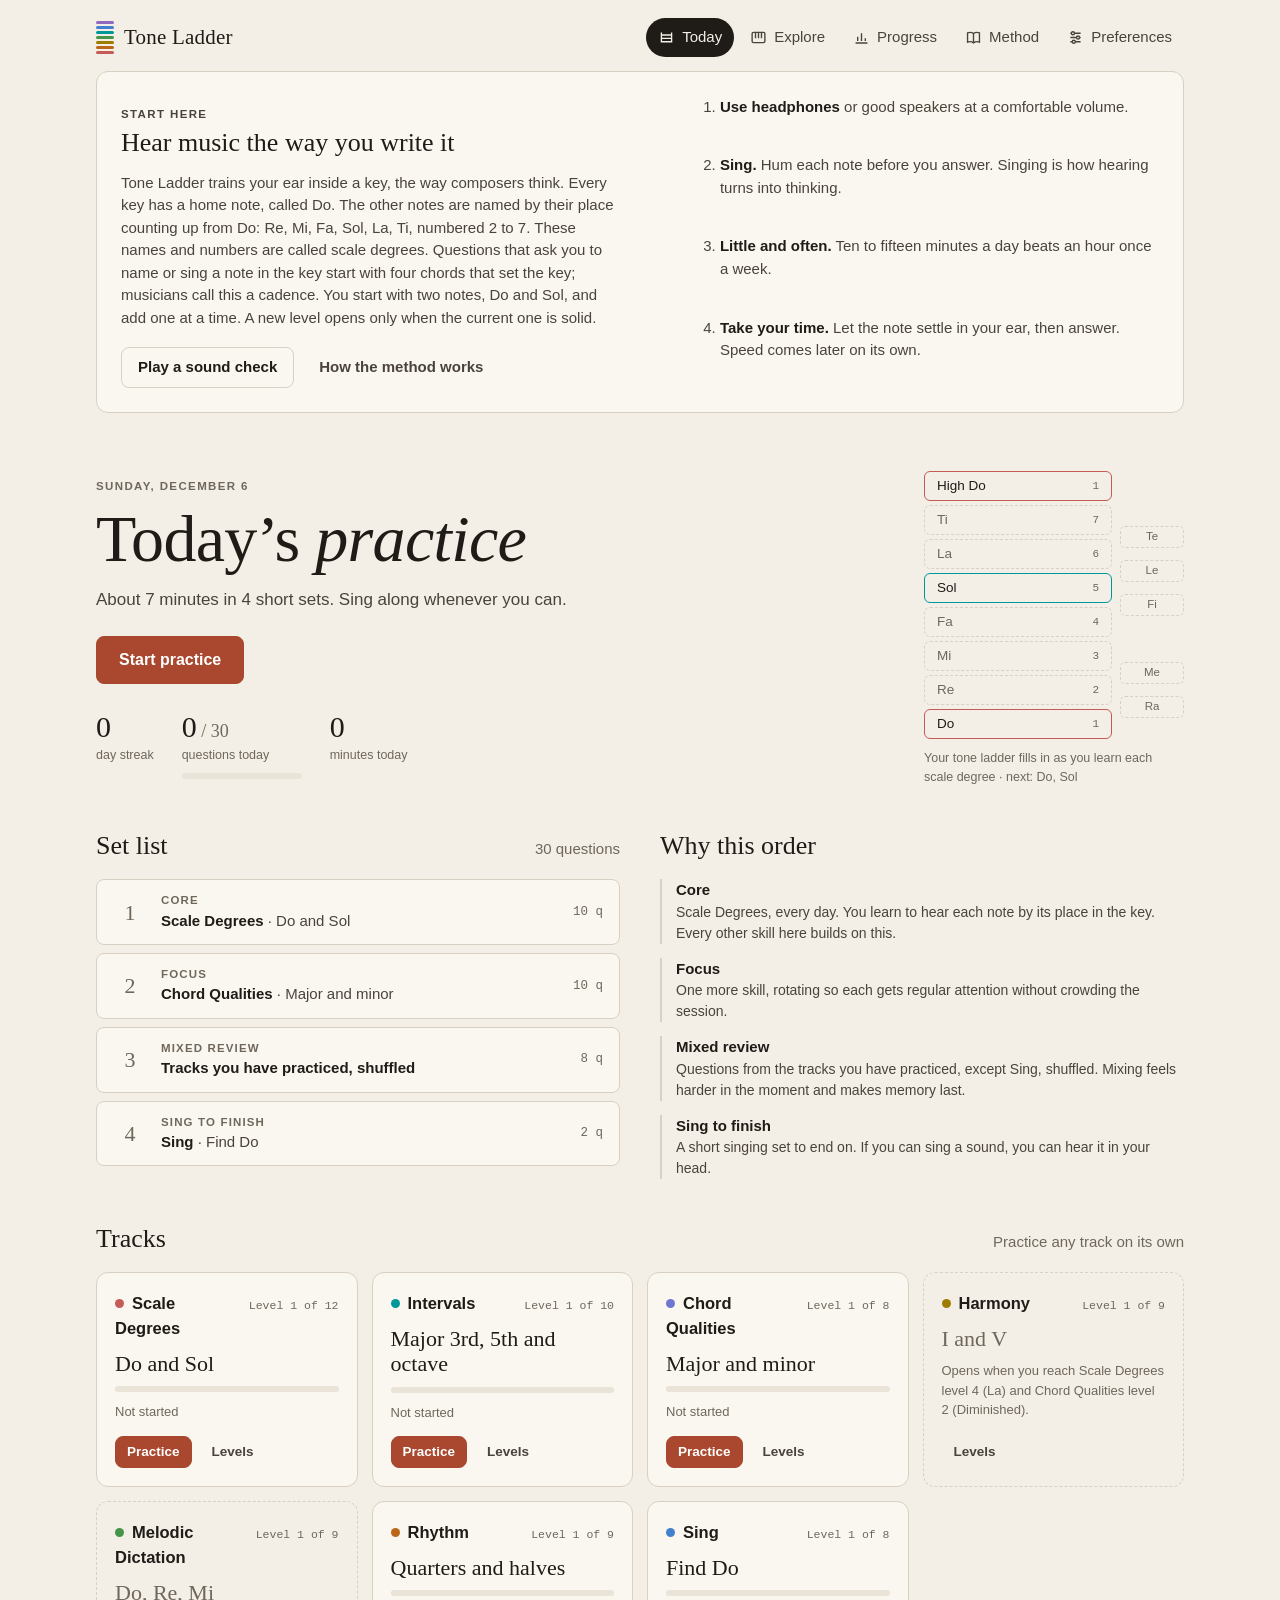
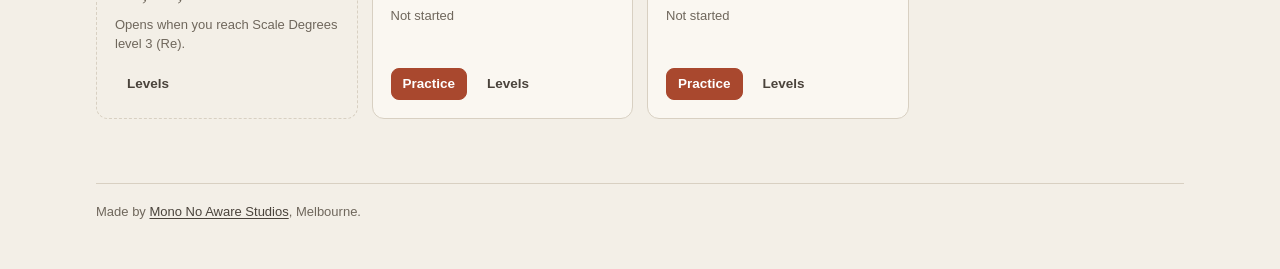
==== static/tone-ladder/index.html @ e3daa399 "Add Tone Ladder, an ear-training app, at /tone-ladder/ A separate static page in static/tone-ladder/" ====
<!DOCTYPE html>
<html lang="en-AU">
<head>
<meta charset="utf-8">
<!-- Like the studio page, this makes no third-party requests. Unlike it, it runs scripts (its own
     files only) and sets inline style attributes, which the app uses for its note colors.
     GitHub Pages cannot set headers, so the policy is a meta tag. -->
<meta http-equiv="Content-Security-Policy" content="default-src 'none'; script-src 'self'; style-src 'self' 'unsafe-inline'; font-src 'self'; img-src 'self'; base-uri 'none'; form-action 'none'">
<meta name="viewport" content="width=device-width, initial-scale=1, viewport-fit=cover">
<title>Tone Ladder · Mono No Aware Studios</title>
<meta name="description" content="Tone Ladder, an ear-training course for composers: scale degrees, intervals, chords, harmony, melodic dictation, rhythm and singing.">
<!-- Unlisted: not linked from the studio page and kept out of search results. -->
<meta name="robots" content="noindex">
<meta name="theme-color" content="#F3EFE7" media="(prefers-color-scheme: light)">
<meta name="theme-color" content="#151310" media="(prefers-color-scheme: dark)">
<link rel="icon" href="/favicon.svg" type="image/svg+xml">
<link rel="apple-touch-icon" href="/apple-touch-icon.png">
<link rel="preload" href="/fonts/instrument-sans-normal-latin.woff2" as="font" type="font/woff2" crossorigin>
<link rel="preload" href="/fonts/cormorant-garamond-normal-latin.woff2" as="font" type="font/woff2" crossorigin>
<link rel="stylesheet" href="app.css">
<link rel="stylesheet" href="studio.css">
</head>
<body>
<div class="app" id="app">
  <header class="top">
    <button class="brand" data-act="go" data-view="today" aria-label="Tone Ladder, today">
      <span class="brand-mark" aria-hidden="true"><i style="--h:305"></i><i style="--h:255"></i><i style="--h:195"></i><i style="--h:145"></i><i style="--h:92"></i><i style="--h:58"></i><i style="--h:25"></i></span>
      <span class="brand-name">Tone Ladder</span>
    </button>
    <nav class="nav" id="nav" aria-label="Main">
      <button data-act="go" data-view="today"><svg viewBox="0 0 20 20" fill="none" stroke="currentColor" stroke-width="1.6" aria-hidden="true"><path d="M4 16V4M16 16V4M4 7h12M4 11h12M4 15h12"/></svg><span>Today</span></button>
      <button data-act="go" data-view="explore"><svg viewBox="0 0 20 20" fill="none" stroke="currentColor" stroke-width="1.6" aria-hidden="true"><rect x="2.5" y="4" width="15" height="12" rx="1.5"/><path d="M6.5 4v7M10 4v7M13.5 4v7"/></svg><span>Explore</span></button>
      <button data-act="go" data-view="progress"><svg viewBox="0 0 20 20" fill="none" stroke="currentColor" stroke-width="1.6" aria-hidden="true"><path d="M3 16.5h14M5.5 14V9M10 14V5M14.5 14v-3"/></svg><span>Progress</span></button>
      <button data-act="go" data-view="method"><svg viewBox="0 0 20 20" fill="none" stroke="currentColor" stroke-width="1.6" aria-hidden="true"><path d="M3 4.5c2.5-1 4.8-.8 7 .8 2.2-1.6 4.5-1.8 7-.8v11c-2.5-1-4.8-.8-7 .8-2.2-1.6-4.5-1.8-7-.8z"/><path d="M10 5.3v11"/></svg><span>Method</span></button>
      <button data-act="go" data-view="prefs"><svg viewBox="0 0 20 20" fill="none" stroke="currentColor" stroke-width="1.6" aria-hidden="true"><path d="M4 5h12M4 10h12M4 15h12"/><circle cx="7" cy="5" r="1.8" fill="var(--bg)"/><circle cx="13" cy="10" r="1.8" fill="var(--bg)"/><circle cx="8" cy="15" r="1.8" fill="var(--bg)"/></svg><span>Preferences</span></button>
    </nav>
  </header>
  <main id="view" tabindex="-1"></main>
  <!-- site-only -->
  <footer class="studio-foot">Made by <a href="/">Mono No Aware Studios</a>, Melbourne.</footer>
  <!-- /site-only -->
</div>
<div id="toast" role="status" aria-live="polite" hidden></div>

<script src="js/theory.js"></script>
<script src="js/audio.js"></script>
<script src="js/curriculum.js"></script>
<script src="js/store.js"></script>
<script src="js/app.js"></script>
</body>
</html>
---- static/tone-ladder/app.css ----
/* Tone Ladder — app styles. Shared by the noaware.io page and the claude.ai version. */
/* Layout: a quiet practice room. One working column of controls beside a vertical tone ladder;
   the scale-degree colors are the only loud element, everything else is ink on cool paper with a brass accent. */
:root {
  --bg: #F2F3F6;
  --surface: #FFFFFF;
  --surface-2: #E9EBF0;
  --ink: #161922;
  --ink-2: #454B5C;
  --muted: #6B7183;
  --line: #D6D9E2;
  --accent: #8F5E0E;
  --accent-ink: #FFFFFF;
  --accent-soft: #F2E6D0;
  --good: #20714A;
  --good-soft: #DCEFE3;
  --bad: #B0332C;
  --bad-soft: #F7DFDB;
  --rung-l: 0.952;
  --rung-c: 0.032;
  --mark-l: 0.6;
  --mark-c: 0.135;
  --deg-text-l: 0.44;
  --lit-l: 0.52;
  --lit-ink: #fff;
  --shadow: 0 1px 2px rgb(18 22 32 / 0.06), 0 6px 22px rgb(18 22 32 / 0.06);
  --f-display: 'Bodoni Moda', 'Bodoni 72', Didot, 'Times New Roman', serif;
  --f-body: 'Schibsted Grotesk', ui-sans-serif, system-ui, -apple-system, 'Segoe UI', Roboto, sans-serif;
  --f-mono: 'JetBrains Mono', ui-monospace, 'SF Mono', Menlo, Consolas, monospace;
  --w-display: 600;
  --w-display-italic: 600;
  --r: 12px;
  --r-sm: 8px;
  --nav-h: 0px;
}
@media (prefers-color-scheme: dark) {
  :root:not([data-theme="light"]) {
    --bg: #0E1016; --surface: #161922; --surface-2: #1F2330; --ink: #E7E9F0; --ink-2: #B5BACA; --muted: #8B91A3; --line: #2B3040;
    --accent: #E3AF58; --accent-ink: #1B1306; --accent-soft: #3A2D16;
    --good: #5FC992; --good-soft: #15301F; --bad: #F27A6F; --bad-soft: #3A1D1A;
    --rung-l: 0.27; --rung-c: 0.045; --mark-l: 0.74; --mark-c: 0.125; --deg-text-l: 0.82;
    --lit-l: 0.74; --lit-ink: var(--bg);
    --shadow: 0 1px 2px rgb(0 0 0 / 0.3), 0 8px 26px rgb(0 0 0 / 0.25);
    color-scheme: dark;
  }
}
:root[data-theme="dark"] {
  --bg: #0E1016; --surface: #161922; --surface-2: #1F2330; --ink: #E7E9F0; --ink-2: #B5BACA; --muted: #8B91A3; --line: #2B3040;
  --accent: #E3AF58; --accent-ink: #1B1306; --accent-soft: #3A2D16;
  --good: #5FC992; --good-soft: #15301F; --bad: #F27A6F; --bad-soft: #3A1D1A;
  --rung-l: 0.27; --rung-c: 0.045; --mark-l: 0.74; --mark-c: 0.125; --deg-text-l: 0.82;
  --lit-l: 0.74; --lit-ink: var(--bg);
  --shadow: 0 1px 2px rgb(0 0 0 / 0.3), 0 8px 26px rgb(0 0 0 / 0.25);
  color-scheme: dark;
}

* { box-sizing: border-box; }
html, body { background: var(--bg); color: var(--ink); }
body { font-family: var(--f-body); font-size: 15px; line-height: 1.5; -webkit-font-smoothing: antialiased; }
button, input, select, textarea { font: inherit; color: inherit; }
h1, h2, h3 { text-wrap: balance; margin: 0; }
p { margin: 0; }
a { color: var(--accent); }
:focus-visible { outline: 2px solid var(--accent); outline-offset: 2px; }
.num, .tab { font-variant-numeric: tabular-nums; }
.serif { font-family: var(--f-display); font-weight: var(--w-display); }
kbd { font-family: var(--f-mono); font-size: 10.5px; padding: 1px 5px; border: 1px solid var(--line); border-bottom-width: 2px; border-radius: 4px; color: var(--muted); background: var(--surface); line-height: 1.3; }
@media (hover: none) { kbd, .kbd-only { display: none !important; } }
.eyebrow { font-size: 11.5px; letter-spacing: 0.12em; text-transform: uppercase; color: var(--muted); font-weight: 600; }
.muted { color: var(--muted); }
.sr { position: absolute; width: 1px; height: 1px; overflow: hidden; clip: rect(0 0 0 0); white-space: nowrap; }

/* degree colors */
.deg, [data-deg] {
  --c: oklch(var(--mark-l) var(--mark-c) var(--h, 25));
  --tint: oklch(var(--rung-l) var(--rung-c) var(--h, 25));
  --dtext: oklch(var(--deg-text-l) 0.13 var(--h, 25));
}

/* ---------- shell ---------- */
.app { max-width: 1120px; margin: 0 auto; padding-left: max(16px, env(safe-area-inset-left, 0px)); padding-right: max(16px, env(safe-area-inset-right, 0px)); padding-block: 0 48px; }
.top { display: flex; align-items: center; gap: 16px; padding-block: 18px 14px; }
.brand { display: inline-flex; align-items: center; gap: 10px; border: 0; background: none; padding: 0; cursor: pointer; }
.brand-mark { display: grid; gap: 2px; width: 18px; }
.brand-mark i { display: block; height: 3px; border-radius: 2px; background: oklch(var(--mark-l) var(--mark-c) var(--h)); }
.brand-name { font-family: var(--f-display); font-size: 21px; font-weight: var(--w-display); letter-spacing: 0.01em; }
.nav { margin-left: auto; display: flex; gap: 4px; }
.nav button { border: 0; background: none; padding: 8px 12px; border-radius: 999px; color: var(--ink-2); cursor: pointer; font-weight: 500; display: inline-flex; align-items: center; gap: 7px; }
.nav button:hover { background: var(--surface-2); }
.nav button[aria-current="page"] { background: var(--ink); color: var(--bg); }
.nav svg { width: 17px; height: 17px; flex: none; }
.store-pill { font-size: 11.5px; color: var(--muted); display: none; }
@media (max-width: 760px) {
  :root { --nav-h: 64px; }
  .nav { position: fixed; left: 0; right: 0; bottom: 0; z-index: 20; margin: 0; justify-content: space-around; gap: 0;
    background: var(--surface); border-top: 1px solid var(--line);
    padding: 6px max(8px, env(safe-area-inset-right, 0px)) calc(6px + env(safe-area-inset-bottom, 0px)) max(8px, env(safe-area-inset-left, 0px)); }
  .nav button { flex-direction: column; gap: 2px; font-size: 11px; padding: 6px 8px; border-radius: 10px; min-width: 56px; }
  .nav button[aria-current="page"] { background: var(--surface-2); color: var(--ink); }
  .app { padding-bottom: calc(var(--nav-h) + 28px + env(safe-area-inset-bottom, 0px)); }
}
.in-session .nav, .in-session .top { display: none; }
main { outline: none; }

/* ---------- buttons ---------- */
.btn { display: inline-flex; align-items: center; justify-content: center; gap: 8px; min-height: 40px; padding: 8px 16px; border-radius: var(--r-sm); border: 1px solid var(--line); background: var(--surface); color: var(--ink); font-weight: 600; cursor: pointer; text-decoration: none; transition: background .12s, border-color .12s, transform .06s; }
.btn:hover { border-color: var(--muted); }
.btn:active { transform: translateY(1px); }
.btn.primary { background: var(--accent); border-color: var(--accent); color: var(--accent-ink); }
.btn.primary:hover { filter: brightness(1.06); }
.btn.primary kbd { background: transparent; color: inherit; border-color: color-mix(in oklab, var(--accent-ink) 40%, transparent); }
.btn.ghost { background: transparent; border-color: transparent; color: var(--ink-2); }
.btn.ghost:hover { background: var(--surface-2); }
.btn.lg { min-height: 48px; padding: 10px 22px; font-size: 16px; }
.btn.sm { min-height: 32px; padding: 4px 11px; font-size: 13.5px; }
.btn[disabled] { opacity: .45; cursor: not-allowed; }
.btn.danger { color: var(--bad); border-color: color-mix(in oklab, var(--bad) 45%, var(--line)); }
.icon-btn { width: 40px; height: 40px; display: inline-grid; place-items: center; border-radius: 999px; border: 1px solid var(--line); background: var(--surface); cursor: pointer; }
.icon-btn svg { width: 18px; height: 18px; }
.row { display: flex; flex-wrap: wrap; gap: 8px; align-items: center; }

/* ---------- cards & meters ---------- */
.card { background: var(--surface); border: 1px solid var(--line); border-radius: var(--r); padding: 20px; }
.meter { height: 6px; border-radius: 999px; background: var(--surface-2); overflow: hidden; }
.meter > span { display: block; height: 100%; border-radius: inherit; background: var(--c, var(--accent)); transition: width .4s ease; }
.section-title { display: flex; align-items: baseline; justify-content: space-between; gap: 12px; margin-bottom: 14px; }
.section-title h2 { font-family: var(--f-display); font-size: 26px; font-weight: var(--w-display); }

/* ---------- today ---------- */
.today { display: grid; gap: 40px; }
.hero { display: grid; grid-template-columns: minmax(0, 1fr) 260px; gap: 40px; align-items: center; padding-top: 18px; }
.hero h1 { font-family: var(--f-display); font-size: clamp(38px, 6vw, 60px); line-height: 1.02; font-weight: var(--w-display); letter-spacing: -0.01em; margin-top: 10px; }
.hero h1 em { font-style: italic; font-weight: 500; }
.lede { font-size: 17px; color: var(--ink-2); max-width: 56ch; margin-top: 14px; }
.hero-actions { margin-top: 24px; display: flex; flex-wrap: wrap; gap: 10px; }
.daystats { display: flex; flex-wrap: wrap; gap: 28px; margin-top: 28px; }
.daystat .v { font-family: var(--f-display); font-size: 30px; font-weight: var(--w-display); line-height: 1; }
.daystat .l { font-size: 12.5px; color: var(--muted); margin-top: 4px; }
.goal-meter { width: 120px; margin-top: 8px; }
@media (max-width: 760px) { .hero { grid-template-columns: 1fr; gap: 28px; } }

/* the tone ladder figure */
.ladder-fig { margin: 0; display: grid; gap: 10px; }
.ladder-fig figcaption { font-size: 12.5px; color: var(--muted); }
.lad { position: relative; display: grid; grid-template-columns: 1fr 64px; gap: 0 8px; }
.lad-rungs { display: flex; flex-direction: column; }
.lad-rung { --h: 25; display: flex; align-items: center; justify-content: space-between; height: 30px; padding: 0 12px; border-radius: 6px; border: 1px dashed var(--line); color: var(--muted); font-size: 13.5px; }
.lad-rung.learned { border: 0; background: var(--tint); color: var(--ink); box-shadow: inset 4px 0 0 var(--c); font-weight: 600; }
.lad-rung.next { border: 1.5px solid var(--c); color: var(--ink); }
.lad-rung .n { font-family: var(--f-mono); font-size: 11px; color: var(--muted); }
.lad-side { position: relative; }
.lad-chip { position: absolute; left: 0; right: 0; height: 22px; border-radius: 5px; font-size: 11.5px; display: grid; place-items: center; border: 1px dashed var(--line); color: var(--muted); transform: translateY(-50%); }
.lad-chip.learned { border: 0; background: var(--tint); color: var(--ink); box-shadow: inset 3px 0 0 var(--c); font-weight: 600; }

.welcome { display: grid; grid-template-columns: minmax(0, 1.2fr) minmax(0, 1fr); gap: 28px; background: var(--surface); border: 1px solid var(--line); border-radius: var(--r); padding: 24px; }
.welcome h2 { font-family: var(--f-display); font-size: 26px; font-weight: var(--w-display); }
.welcome p { color: var(--ink-2); margin-top: 10px; max-width: 60ch; }
.welcome ol { margin: 0; padding-left: 20px; display: grid; gap: 10px; color: var(--ink-2); }
.welcome ol strong { color: var(--ink); }
@media (max-width: 760px) { .welcome { grid-template-columns: 1fr; } }

.setlist { list-style: none; margin: 0; padding: 0; display: grid; gap: 8px; counter-reset: set; }
.setlist li { counter-increment: set; display: grid; grid-template-columns: 34px minmax(0, 1fr) auto; align-items: center; gap: 14px; padding: 12px 16px; background: var(--surface); border: 1px solid var(--line); border-radius: var(--r-sm); }
.setlist li::before { content: counter(set); font-family: var(--f-display); font-size: 22px; font-weight: var(--w-display); color: var(--muted); text-align: center; }
.setlist .what { min-width: 0; }
.setlist .role { font-size: 11.5px; letter-spacing: .1em; text-transform: uppercase; color: var(--muted); font-weight: 600; }
.setlist .tname { font-weight: 600; }
.setlist .lv { color: var(--ink-2); }
.setlist .cnt { font-family: var(--f-mono); font-size: 12.5px; color: var(--muted); white-space: nowrap; }
.plan-grid { display: grid; grid-template-columns: minmax(0, 1fr) minmax(0, 1fr); gap: 40px; align-items: start; }
@media (max-width: 860px) { .plan-grid { grid-template-columns: 1fr; } }
.why-list { display: grid; gap: 14px; }
.why-list div { padding-left: 14px; border-left: 2px solid var(--line); }
.why-list strong { display: block; }
.why-list p { color: var(--ink-2); font-size: 14px; }

.track-grid { display: grid; grid-template-columns: repeat(auto-fill, minmax(250px, 1fr)); gap: 14px; }
.tcard { --c: oklch(var(--mark-l) var(--mark-c) var(--h)); display: flex; flex-direction: column; gap: 10px; background: var(--surface); border: 1px solid var(--line); border-radius: var(--r); padding: 18px; min-width: 0; }
.tcard header { display: flex; align-items: baseline; justify-content: space-between; gap: 8px; }
.tcard h3 { font-size: 16.5px; font-weight: 700; }
.tcard .lvl { font-family: var(--f-mono); font-size: 11.5px; color: var(--muted); white-space: nowrap; }
.tcard .lvname { font-family: var(--f-display); font-size: 22px; font-weight: var(--w-display); line-height: 1.15; }
.tcard .meta { font-size: 13px; color: var(--muted); }
.tcard .actions { display: flex; gap: 8px; margin-top: auto; padding-top: 4px; }
.tcard.locked { background: transparent; border-style: dashed; }
.tcard.locked .lvname { color: var(--muted); }
.tcard .dot { display: inline-block; width: 9px; height: 9px; border-radius: 50%; background: var(--c); margin-right: 8px; vertical-align: 1px; }
.done-badge { font-size: 12px; font-weight: 600; color: var(--good); }

/* ---------- session ---------- */
.session { display: grid; gap: 18px; padding-top: max(14px, env(safe-area-inset-top, 0px)); min-height: 80vh; }
.s-head { display: grid; grid-template-columns: auto minmax(0, 1fr) minmax(120px, 220px); align-items: center; gap: 16px; padding-bottom: 14px; border-bottom: 1px solid var(--line); }
.s-title { min-width: 0; display: flex; flex-wrap: wrap; align-items: baseline; gap: 4px 10px; }
.s-title strong { font-size: 16px; }
.s-title .s-role { font-size: 11px; letter-spacing: .12em; text-transform: uppercase; color: var(--muted); font-weight: 700; }
.s-title .s-level { color: var(--ink-2); font-size: 14px; }
.s-progress { display: grid; gap: 5px; justify-items: end; }
.s-progress .meter { width: 100%; }
.s-progress .count { font-family: var(--f-mono); font-size: 12px; color: var(--muted); }
.blocks-dots { display: flex; gap: 4px; }
.blocks-dots i { width: 18px; height: 4px; border-radius: 2px; background: var(--surface-2); }
.blocks-dots i.done { background: var(--ink-2); }
.blocks-dots i.on { background: var(--accent); }
@media (max-width: 560px) { .s-head { grid-template-columns: auto minmax(0, 1fr); } .s-progress { grid-column: 1 / -1; justify-items: stretch; } }

.stage { display: grid; gap: 18px; }
.q-top { display: flex; flex-wrap: wrap; align-items: baseline; justify-content: space-between; gap: 6px 16px; }
.q-prompt { font-family: var(--f-display); font-size: clamp(22px, 3.4vw, 30px); font-weight: var(--w-display); line-height: 1.15; }
.q-key { font-size: 13px; color: var(--muted); }
.q-key b { color: var(--ink-2); font-weight: 600; }
.q-key .new { color: var(--accent); font-weight: 600; }
.q-replays { display: flex; flex-wrap: wrap; gap: 8px; align-items: center; }
.listen-state { font-size: 13px; color: var(--muted); display: inline-flex; align-items: center; gap: 8px; margin-left: 4px; }
.listen-state .pulse { width: 8px; height: 8px; border-radius: 50%; background: var(--accent); animation: pulse 1s ease-in-out infinite; }
.listen-state.idle .pulse { animation: none; background: var(--line); }
@keyframes pulse { 50% { opacity: .25; transform: scale(.7); } }
.q-body { display: grid; grid-template-columns: minmax(0, 440px) minmax(0, 1fr); gap: 28px; align-items: start; }
.q-body.wide { grid-template-columns: minmax(0, 1fr); }
@media (max-width: 820px) {
  .q-body { grid-template-columns: 1fr; gap: 18px; }
  .q-body > #fb { order: -1; }
  .q-body > #fb:has(> .fb:not(.good):not(.bad)) { order: 1; }
  .q-body > #fb > .fb:not(.good):not(.bad) { min-height: 0; padding: 12px 14px; gap: 4px; }
  .q-body > #fb > .fb:not(.good):not(.bad) .eyebrow, .q-body > #fb > .fb:not(.good):not(.bad) .tbl-wrap { display: none; }
}

/* answer ladder */
.ladder { position: relative; width: 100%; max-width: 440px; }
.rung { --h: 25; position: absolute; left: 0; display: flex; align-items: center; justify-content: space-between; gap: 8px; padding: 0 14px; border-radius: var(--r-sm); border: 0; background: var(--tint); color: var(--ink); box-shadow: inset 5px 0 0 var(--c); cursor: pointer; text-align: left; transition: transform .08s, box-shadow .15s, background .15s; }
.rung:hover { background: color-mix(in oklab, var(--tint) 80%, var(--c)); }
.rung:active { transform: scale(.99); }
.rung .lbl { font-weight: 700; font-size: 17px; }
.rung .sub { font-family: var(--f-mono); font-size: 12.5px; color: var(--ink-2); }
.rung .meta { display: inline-flex; align-items: center; gap: 8px; }
.rung.chrom { box-shadow: inset 0 0 0 1.5px var(--c); background: var(--surface); }
.rung.chrom .lbl { font-size: 15px; }
.rung.lit { box-shadow: none; }
.rung.lit, .pattern span.lit { background: oklch(var(--lit-l) var(--mark-c) var(--h, 25)); color: var(--lit-ink); }
.rung.lit .sub { color: color-mix(in oklab, var(--lit-ink) 85%, transparent); }
.rung.is-correct { box-shadow: inset 5px 0 0 var(--c), 0 0 0 3px var(--good); }
.rung.is-wrong { box-shadow: inset 5px 0 0 var(--c), 0 0 0 3px var(--bad); }
.rung[disabled] { cursor: default; }
.rung.dim { opacity: .5; }

/* answer grid */
.choices { display: grid; grid-template-columns: repeat(auto-fill, minmax(132px, 1fr)); gap: 8px; }
.choice { position: relative; display: grid; gap: 2px; justify-items: start; text-align: left; padding: 12px 14px; min-height: 60px; border-radius: var(--r-sm); border: 1px solid var(--line); background: var(--surface); cursor: pointer; transition: border-color .12s, background .12s; }
.choice:hover { border-color: var(--ink-2); }
.choice .lbl { font-weight: 700; font-size: 16px; }
.choice .lbl.serif { font-family: var(--f-display); font-size: 22px; font-weight: var(--w-display); line-height: 1.1; }
.choice .sub { font-size: 12.5px; color: var(--muted); }
.choice kbd { position: absolute; top: 8px; right: 8px; }
.choice.is-correct { border-color: var(--good); background: var(--good-soft); box-shadow: 0 0 0 2px var(--good); }
.choice.is-wrong { border-color: var(--bad); background: var(--bad-soft); box-shadow: 0 0 0 2px var(--bad); }
.choice.lit { border-color: var(--accent); box-shadow: 0 0 0 2px var(--accent); }

/* sequence slots */
.slots { display: flex; flex-wrap: wrap; gap: 8px; }
.slot { --h: 230; min-width: 64px; height: 56px; padding: 0 12px; border-radius: var(--r-sm); border: 1.5px dashed var(--line); background: var(--surface); display: grid; place-items: center; cursor: pointer; font-weight: 700; font-size: 16px; position: relative; }
.slot.filled { border-style: solid; border-color: transparent; background: var(--tint); box-shadow: inset 0 -3px 0 var(--c); }
.slot.rn { font-family: var(--f-display); font-size: 20px; font-weight: var(--w-display); }
.slot.given { cursor: default; opacity: .8; border-style: solid; }
.slot.active { border-color: var(--accent); border-style: solid; box-shadow: 0 0 0 2px var(--accent-soft); }
.slot.is-correct { box-shadow: 0 0 0 2px var(--good); }
.slot.is-wrong { box-shadow: 0 0 0 2px var(--bad); }
.slot .fix { position: absolute; bottom: -20px; left: 0; right: 0; text-align: center; font-size: 12px; color: var(--good); font-weight: 700; }
.slot.lit { outline: 3px solid var(--accent); outline-offset: 2px; }
.slots-wrap { display: grid; gap: 12px; }
.slots-wrap.graded .slots { margin-bottom: 18px; }
.seq-actions { display: flex; gap: 8px; flex-wrap: wrap; }

/* feedback panel */
.fb { border-radius: var(--r); padding: 20px; background: var(--surface); border: 1px solid var(--line); display: grid; gap: 12px; align-content: start; min-height: 120px; }
.fb .tip { color: var(--ink-2); font-size: 14.5px; }
.fb .tip strong { color: var(--ink); }
.fb.good { border-color: color-mix(in oklab, var(--good) 45%, var(--line)); }
.fb.bad { border-color: color-mix(in oklab, var(--bad) 45%, var(--line)); }
.fb .verdict { font-size: 12px; letter-spacing: .12em; text-transform: uppercase; font-weight: 700; }
.fb.good .verdict { color: var(--good); }
.fb.bad .verdict { color: var(--bad); }
.fb .big { font-family: var(--f-display); font-size: 52px; line-height: 1; font-weight: var(--w-display-italic); font-style: italic; color: var(--dtext, var(--ink)); }
.fb .big small { font-family: var(--f-mono); font-style: normal; font-size: 15px; color: var(--muted); margin-left: 10px; vertical-align: 10px; }
.fb .explain { font-size: 14.5px; color: var(--ink-2); }
.fb .explain .lab { font-size: 11px; letter-spacing: .1em; text-transform: uppercase; color: var(--muted); font-weight: 700; margin-right: 8px; }
.fb .rt { font-family: var(--f-mono); font-size: 12px; color: var(--muted); }
.levelup { border-radius: var(--r-sm); background: var(--accent-soft); padding: 12px 14px; font-size: 14.5px; }
.levelup strong { display: block; font-family: var(--f-display); font-size: 19px; font-weight: var(--w-display); }
.struggle { font-size: 13.5px; color: var(--ink-2); border-top: 1px solid var(--line); padding-top: 10px; }

/* contour */
.contour { width: 100%; height: auto; display: block; }
.contour text { font-family: var(--f-body); font-size: 11px; fill: var(--muted); }

/* rhythm */
.rhythm { display: grid; gap: 18px; }
.beats { display: flex; gap: 10px; align-items: center; }
.beats i { width: 16px; height: 16px; border-radius: 50%; border: 2px solid var(--line); transition: background .05s; }
.beats i.on { background: var(--accent); border-color: var(--accent); }
.beats i.down { width: 20px; height: 20px; }
.beats .lab { font-size: 13px; color: var(--muted); margin-left: 6px; }
.r-status { font-size: 15px; color: var(--ink-2); min-height: 1.5em; }
.tap-pad { width: 100%; max-width: 440px; height: 150px; border-radius: 18px; border: 1.5px solid var(--line); background: var(--surface); font-size: 20px; font-weight: 700; cursor: pointer; touch-action: manipulation; user-select: none; -webkit-user-select: none; display: grid; place-items: center; gap: 0; transition: background .05s; }
.tap-pad small { font-size: 12.5px; font-weight: 500; color: var(--muted); }
.tap-pad.live { border-color: var(--accent); }
.tap-pad.hit { background: var(--accent-soft); }
.tap-pad[disabled] { opacity: .5; cursor: default; }
.rgrid { width: 100%; height: auto; display: block; }
.rgrid text { font-family: var(--f-mono); font-size: 10.5px; fill: var(--muted); }
.legend { display: flex; flex-wrap: wrap; gap: 14px; font-size: 12.5px; color: var(--muted); }
.legend i { display: inline-block; width: 12px; height: 8px; border-radius: 2px; margin-right: 6px; vertical-align: 0; }

/* sing */
.sing { display: grid; gap: 16px; justify-items: start; }
.sing-target { font-family: var(--f-display); font-size: 84px; font-weight: var(--w-display-italic); font-style: italic; line-height: 1; color: var(--dtext); }
.sing-target small { font-family: var(--f-mono); font-size: 18px; font-style: normal; color: var(--muted); margin-left: 12px; vertical-align: 26px; }
.pattern { display: flex; flex-wrap: wrap; gap: 8px; align-items: flex-start; }
.pattern.shape { flex-wrap: nowrap; }
.pattern span small { display: block; font-size: 11px; font-weight: 600; color: var(--muted); }
.pattern span.lit small { color: inherit; }
@media (max-width: 420px) { .pattern.shape span { padding: 8px 9px; font-size: 16px; } }
.pattern span { --h: 25; padding: 10px 14px; border-radius: var(--r-sm); background: var(--tint); box-shadow: inset 0 -3px 0 var(--c); font-weight: 700; font-size: 18px; }
.pattern span.lit { box-shadow: none; }
.grade { display: flex; flex-wrap: wrap; gap: 8px; }

/* intro */
.intro { display: grid; gap: 22px; }
.intro h2 { font-family: var(--f-display); font-size: clamp(32px, 5vw, 46px); font-weight: var(--w-display); line-height: 1.05; }
.intro .note { font-size: 16px; color: var(--ink-2); max-width: 64ch; }
.intro-cards { display: grid; grid-template-columns: repeat(auto-fill, minmax(260px, 1fr)); gap: 14px; }
.icard { background: var(--surface); border: 1px solid var(--line); border-radius: var(--r); padding: 18px; display: grid; gap: 10px; align-content: start; box-shadow: inset 0 4px 0 var(--c, var(--line)); }
.icard h3 { font-family: var(--f-display); font-size: 34px; font-weight: var(--w-display-italic); font-style: italic; line-height: 1; color: var(--dtext, var(--ink)); }
.icard h3.rn { font-style: normal; }
.intro .field select { max-width: 320px; }
.icard h3 small { font-family: var(--f-mono); font-size: 13px; font-style: normal; color: var(--muted); margin-left: 8px; vertical-align: 6px; }
.icard p { color: var(--ink-2); font-size: 14.5px; }
.icard .singtip { font-size: 13.5px; color: var(--muted); }
.icard label { font-size: 12.5px; color: var(--muted); display: grid; gap: 4px; }
.icard input { border: 1px solid var(--line); border-radius: 6px; padding: 6px 9px; background: var(--bg); }

/* interstitial & summary */
.between { max-width: 640px; display: grid; gap: 16px; padding-top: 30px; }
.between h2 { font-family: var(--f-display); font-size: 36px; font-weight: var(--w-display); }
.stat-row { display: grid; grid-template-columns: repeat(auto-fit, minmax(130px, 1fr)); gap: 12px; }
.stat { background: var(--surface); border: 1px solid var(--line); border-radius: var(--r-sm); padding: 14px 16px; }
.stat .v { font-family: var(--f-display); font-size: 30px; font-weight: var(--w-display); line-height: 1.05; }
.stat .l { font-size: 12.5px; color: var(--muted); }
.result-list { list-style: none; margin: 0; padding: 0; display: grid; gap: 6px; }
.result-list li { display: flex; justify-content: space-between; gap: 12px; padding: 10px 14px; background: var(--surface); border: 1px solid var(--line); border-radius: var(--r-sm); }
.result-list .sc { font-family: var(--f-mono); color: var(--ink-2); white-space: nowrap; }

/* track page */
.page-head { display: grid; gap: 10px; padding-top: 10px; margin-bottom: 26px; }
.page-head h1 { font-family: var(--f-display); font-size: clamp(34px, 5vw, 50px); font-weight: var(--w-display); line-height: 1.05; }
.page-head .lede { margin-top: 0; }
.back { justify-self: start; }
.levels { list-style: none; margin: 0; padding: 0; display: grid; gap: 6px; }
.level { display: grid; grid-template-columns: 40px minmax(0, 1fr) auto; gap: 14px; align-items: center; padding: 12px 16px; border-radius: var(--r-sm); background: var(--surface); border: 1px solid var(--line); }
.level .n { font-family: var(--f-display); font-size: 22px; font-weight: var(--w-display); color: var(--muted); text-align: center; }
.level .nm { font-weight: 650; font-weight: 600; }
.level .its { font-size: 13px; color: var(--muted); }
.level.current { border-color: var(--accent); box-shadow: 0 0 0 1px var(--accent); }
.level.current .n { color: var(--accent); }
.level.locked { background: transparent; border-style: dashed; }
.level.locked .nm { color: var(--muted); }
.level .st { font-size: 12.5px; color: var(--muted); white-space: nowrap; }
.level .st.ok { color: var(--good); font-weight: 600; }
.two-col { display: grid; grid-template-columns: minmax(0, 1.25fr) minmax(0, 1fr); gap: 32px; align-items: start; }
@media (max-width: 860px) { .two-col { grid-template-columns: 1fr; } }
.side-stack { display: grid; gap: 16px; }

/* tables */
.tbl-wrap { overflow-x: auto; }
table.tbl { width: 100%; border-collapse: collapse; font-size: 14px; }
.tbl th { text-align: left; font-size: 11.5px; letter-spacing: .08em; text-transform: uppercase; color: var(--muted); font-weight: 600; padding: 8px 10px; border-bottom: 1px solid var(--line); }
.tbl td { padding: 9px 10px; border-bottom: 1px solid var(--line); font-variant-numeric: tabular-nums; }
.tbl td.r, .tbl th.r { text-align: right; }

/* progress */
.tiles { display: grid; grid-template-columns: repeat(auto-fit, minmax(170px, 1fr)); gap: 12px; margin-bottom: 34px; }
.tile { background: var(--surface); border: 1px solid var(--line); border-radius: var(--r); padding: 16px 18px; }
.tile .v { font-family: var(--f-display); font-size: 38px; font-weight: var(--w-display); line-height: 1; }
.tile .v small { font-size: 18px; color: var(--muted); }
.tile .l { margin-top: 6px; font-size: 13px; color: var(--muted); }
.chart-card { background: var(--surface); border: 1px solid var(--line); border-radius: var(--r); padding: 18px 18px 10px; position: relative; }
.chart-card h3 { font-size: 15px; font-weight: 700; }
.chart-card .sub { font-size: 13px; color: var(--muted); margin-bottom: 10px; }
.chart { width: 100%; height: auto; display: block; overflow: visible; }
.chart text { font-family: var(--f-body); font-size: 11px; fill: var(--muted); }
.chart .grid { stroke: var(--line); stroke-width: 1; }
.chart .goal { stroke: var(--ink-2); stroke-width: 1; stroke-dasharray: 3 4; }
.chart .bar { fill: var(--accent); }
.chart .bar.under { fill: color-mix(in oklab, var(--accent) 45%, var(--surface)); }
.chart .hit { fill: transparent; cursor: default; }
.tooltip { position: absolute; pointer-events: none; background: var(--ink); color: var(--bg); font-size: 12.5px; padding: 6px 9px; border-radius: 6px; white-space: nowrap; transform: translate(-50%, -110%); z-index: 5; }
.accbars { display: grid; gap: 7px; }
.accbar { display: grid; grid-template-columns: 112px minmax(0, 1fr) 92px; gap: 10px; align-items: center; font-size: 13.5px; }
.accbar .nm { display: flex; align-items: center; gap: 8px; min-width: 0; }
.accbar .nm i { width: 10px; height: 10px; border-radius: 3px; background: var(--c, var(--ink-2)); flex: none; }
.accbar .nm span { overflow: hidden; text-overflow: ellipsis; white-space: nowrap; }
.accbar .track { height: 10px; background: var(--surface-2); border-radius: 3px; overflow: hidden; }
.accbar .track span { display: block; height: 100%; background: var(--c, var(--ink-2)); border-radius: 0 3px 3px 0; }
.accbar .pc { font-family: var(--f-mono); font-size: 12px; color: var(--ink-2); text-align: right; white-space: nowrap; }
.seg { display: inline-flex; flex-wrap: wrap; gap: 4px; padding: 3px; border-radius: 10px; background: var(--surface-2); }
.seg button { border: 0; background: none; padding: 6px 11px; border-radius: 7px; cursor: pointer; font-size: 13.5px; color: var(--ink-2); font-weight: 500; }
.seg button[aria-pressed="true"] { background: var(--surface); color: var(--ink); box-shadow: var(--shadow); font-weight: 600; }
.conf-list { list-style: none; margin: 0; padding: 0; display: grid; gap: 6px; }
.conf-list li { display: flex; align-items: center; justify-content: space-between; gap: 12px; padding: 10px 14px; background: var(--surface); border: 1px solid var(--line); border-radius: var(--r-sm); flex-wrap: wrap; }
.empty { color: var(--muted); font-size: 14px; padding: 16px; border: 1px dashed var(--line); border-radius: var(--r-sm); }
.grid-2 { display: grid; grid-template-columns: minmax(0, 1fr) minmax(0, 1fr); gap: 28px; margin-top: 30px; align-items: start; }
@media (max-width: 860px) { .grid-2 { grid-template-columns: 1fr; } }

/* explore */
.ex-controls { display: flex; flex-wrap: wrap; gap: 12px 18px; align-items: end; padding: 16px; background: var(--surface); border: 1px solid var(--line); border-radius: var(--r); margin-bottom: 28px; }
.field { display: grid; gap: 5px; font-size: 12.5px; color: var(--muted); font-weight: 600; }
.field select, .field input[type="number"] { min-height: 38px; border: 1px solid var(--line); border-radius: var(--r-sm); padding: 6px 10px; background: var(--bg); color: var(--ink); font-weight: 500; font-size: 14.5px; }
.ex-grid { display: grid; grid-template-columns: minmax(0, 420px) minmax(0, 1fr); gap: 32px; align-items: start; }
@media (max-width: 860px) { .ex-grid { grid-template-columns: 1fr; } }
.ex-sec { display: grid; gap: 12px; margin-bottom: 30px; }
.ex-sec h2 { font-family: var(--f-display); font-size: 24px; font-weight: var(--w-display); }
.ex-sec p { color: var(--ink-2); font-size: 14px; }
.chord-groups { display: grid; gap: 12px; }
.chord-groups .grp { display: grid; gap: 6px; }
.chord-groups .grp > span { font-size: 11.5px; letter-spacing: .1em; text-transform: uppercase; color: var(--muted); font-weight: 600; }
.chip-row { display: flex; flex-wrap: wrap; gap: 6px; }
.rn-btn { min-width: 58px; min-height: 46px; padding: 4px 12px; border-radius: var(--r-sm); border: 1px solid var(--line); background: var(--surface); cursor: pointer; font-family: var(--f-display); font-size: 20px; font-weight: var(--w-display); }
.rn-btn:hover { border-color: var(--ink-2); }
.rn-btn.lit { border-color: var(--accent); box-shadow: 0 0 0 2px var(--accent); }
.trail { font-family: var(--f-display); font-size: 18px; color: var(--ink-2); min-height: 1.6em; }
.check { display: inline-flex; gap: 8px; align-items: center; font-size: 14px; color: var(--ink-2); cursor: pointer; }
.check input { width: 17px; height: 17px; accent-color: var(--accent); }

/* method */
.prose { max-width: 68ch; display: grid; gap: 16px; font-size: 16px; color: var(--ink-2); }
.prose h2 { font-family: var(--f-display); font-size: 28px; font-weight: var(--w-display); color: var(--ink); margin-top: 14px; }
.prose h3 { font-size: 16.5px; color: var(--ink); }
.prose strong { color: var(--ink); }
.prose ul, .prose ol { margin: 0; padding-left: 22px; display: grid; gap: 8px; }
.principles { display: grid; grid-template-columns: repeat(auto-fill, minmax(280px, 1fr)); gap: 14px; margin: 8px 0 8px; }
.principle { background: var(--surface); border: 1px solid var(--line); border-radius: var(--r); padding: 18px; }
.principle h3 { font-size: 16px; margin-bottom: 6px; color: var(--ink); }
.principle p { font-size: 14.5px; }
.principle .src { margin-top: 10px; font-size: 12.5px; color: var(--muted); }
.refs { font-size: 14px; }

/* preferences */
.prefs { display: grid; gap: 18px; max-width: 760px; }
.pgroup { background: var(--surface); border: 1px solid var(--line); border-radius: var(--r); padding: 20px; display: grid; gap: 16px; }
.pgroup h2 { font-size: 17px; font-weight: 700; }
.prow { display: grid; grid-template-columns: minmax(0, 1fr) minmax(0, 260px); gap: 16px; align-items: center; }
.prow .lab strong { display: block; font-weight: 600; }
.prow .lab span { font-size: 13px; color: var(--muted); }
.prow select, .prow input[type="range"], .prow input[type="number"] { width: 100%; }
.prow select, .prow input[type="number"] { min-height: 38px; border: 1px solid var(--line); border-radius: var(--r-sm); padding: 6px 10px; background: var(--bg); }
.prow input[type="range"] { accent-color: var(--accent); }
@media (max-width: 600px) { .prow { grid-template-columns: 1fr; gap: 8px; } }
.calib { display: grid; gap: 10px; }

#toast { position: fixed; left: 50%; bottom: calc(24px + var(--nav-h) + env(safe-area-inset-bottom, 0px)); transform: translateX(-50%); background: var(--ink); color: var(--bg); padding: 10px 16px; border-radius: 10px; font-size: 14px; font-weight: 500; z-index: 40; box-shadow: var(--shadow); max-width: calc(100vw - 32px); }
#toast[hidden] { display: none; }

@media (prefers-reduced-motion: reduce) {
  *, *::before, *::after { transition: none !important; animation: none !important; }
}
.prefs textarea { width: 100%; min-height: 96px; font-family: var(--f-mono); font-size: 12px; line-height: 1.4; border: 1px solid var(--line); border-radius: var(--r-sm); background: var(--bg); color: var(--ink); padding: 8px 10px; resize: vertical; }
.move { display: grid; gap: 10px; padding-top: 4px; }
.move > span { font-size: 13px; color: var(--muted); }
/* iOS zooms into any field under 16px when it gets focus */
@media (pointer: coarse) {
  .prefs textarea, .prow select, .prow input[type="number"], .field select, .field input[type="number"], .icard input { font-size: 16px; }
}
---- static/tone-ladder/studio.css ----
/* Tone Ladder on noaware.io: the studio's own fonts (self-hosted in /fonts/) and its paper
   palette, layered over app.css. The scale-degree colors are the app's and stay as they are.
   The claude.ai version does not load this file. */

@font-face {
  font-family: "Cormorant Garamond";
  font-style: normal;
  font-weight: 300 500;
  font-display: swap;
  src: url("/fonts/cormorant-garamond-normal-latin.woff2") format("woff2");
  unicode-range: U+0000-00FF, U+0131, U+0152-0153, U+02BB-02BC, U+02C6, U+02DA, U+02DC, U+0304, U+0308, U+0329, U+2000-206F, U+20AC, U+2122, U+2191, U+2193, U+2212, U+2215, U+FEFF, U+FFFD;
}
@font-face {
  font-family: "Cormorant Garamond";
  font-style: italic;
  font-weight: 300 400;
  font-display: swap;
  src: url("/fonts/cormorant-garamond-italic-latin.woff2") format("woff2");
  unicode-range: U+0000-00FF, U+0131, U+0152-0153, U+02BB-02BC, U+02C6, U+02DA, U+02DC, U+0304, U+0308, U+0329, U+2000-206F, U+20AC, U+2122, U+2191, U+2193, U+2212, U+2215, U+FEFF, U+FFFD;
}
@font-face {
  font-family: "Instrument Sans";
  font-style: normal;
  font-weight: 400 600;
  font-display: swap;
  src: url("/fonts/instrument-sans-normal-latin.woff2") format("woff2");
  unicode-range: U+0000-00FF, U+0131, U+0152-0153, U+02BB-02BC, U+02C6, U+02DA, U+02DC, U+0304, U+0308, U+0329, U+2000-206F, U+20AC, U+2122, U+2191, U+2193, U+2212, U+2215, U+FEFF, U+FFFD;
}

/* The claude.ai viewer supplies these basics; a plain page has to set them itself. app.css already
   keeps the phone nav and the practice screen clear of the safe areas; this covers the rest. */
body { margin: 0; }
.top { padding-top: calc(18px + env(safe-area-inset-top, 0px)); }
@media (min-width: 761px) { .app { padding-bottom: calc(48px + env(safe-area-inset-bottom, 0px)); } }
img { max-width: 100%; }
[hidden] { display: none !important; }

/* Studio palette (assets/css/main.css): paper, ink, hairline, panel, terracotta. */
:root {
  --bg: #F3EFE7;
  --surface: #FAF7F1;
  --surface-2: #E9E3D8;
  --ink: #1F1B17;
  --ink-2: #4A433B;
  --muted: #6F675C;
  --line: #D8D0C2;
  --accent: #A9482E;
  --accent-ink: #FFFFFF;
  --accent-soft: #F0DDD3;
  --good: #2F6B45;
  --good-soft: #DCEBDD;
  --bad: #A3243F;
  --bad-soft: #F3DCE0;
  --rung-l: 0.935;
  --f-display: "Cormorant Garamond", Georgia, "Times New Roman", serif;
  --f-body: "Instrument Sans", "Helvetica Neue", Helvetica, Arial, sans-serif;
  --f-mono: ui-monospace, "SF Mono", Menlo, Consolas, monospace;
  /* Cormorant Garamond is cut to 500 upright and 400 italic; heavier would be faked. */
  --w-display: 500;
  --w-display-italic: 400;
  --shadow: 0 1px 2px rgb(31 27 23 / 0.06), 0 6px 22px rgb(31 27 23 / 0.06);
}
/* The studio page is light only; the app keeps a dark mode for evening practice, in warm ink. */
@media (prefers-color-scheme: dark) {
  :root:not([data-theme="light"]) {
    --bg: #151310; --surface: #1D1A16; --surface-2: #27231E; --ink: #EFE9DF; --ink-2: #C9C0B2; --muted: #9A9083; --line: #36312A;
    --accent: #D9734F; --accent-ink: #1A0F0A; --accent-soft: #3B2219;
    --good: #6CC48F; --good-soft: #16301F; --bad: #F06A86; --bad-soft: #3A1A22;
    --rung-l: 0.27;
    --shadow: 0 1px 2px rgb(0 0 0 / 0.3), 0 8px 26px rgb(0 0 0 / 0.25);
  }
}
:root[data-theme="dark"] {
  --bg: #151310; --surface: #1D1A16; --surface-2: #27231E; --ink: #EFE9DF; --ink-2: #C9C0B2; --muted: #9A9083; --line: #36312A;
  --accent: #D9734F; --accent-ink: #1A0F0A; --accent-soft: #3B2219;
  --good: #6CC48F; --good-soft: #16301F; --bad: #F06A86; --bad-soft: #3A1A22;
  --rung-l: 0.27;
  --shadow: 0 1px 2px rgb(0 0 0 / 0.3), 0 8px 26px rgb(0 0 0 / 0.25);
}

/* Cormorant Garamond's default figures are old-style (a 0 reads as an o, a 7 hangs below the line);
   lining figures read as numbers and keep V7 and I6 on the baseline. */
body { font-variant-numeric: lining-nums; }
.num, .tab { font-variant-numeric: lining-nums tabular-nums; }

/* Cormorant Garamond sits smaller than the app's original display face; give the big type room. */
.hero h1 { font-size: clamp(42px, 6.6vw, 66px); }
.fb .big { font-size: 58px; }
.sing-target { font-size: 92px; }

.studio-foot { margin-top: 64px; padding-top: 18px; border-top: 1px solid var(--line); font-size: 13px; color: var(--muted); }
.studio-foot a { color: var(--ink-2); text-decoration: underline; text-underline-offset: .12em; }
.in-session .studio-foot { display: none; }
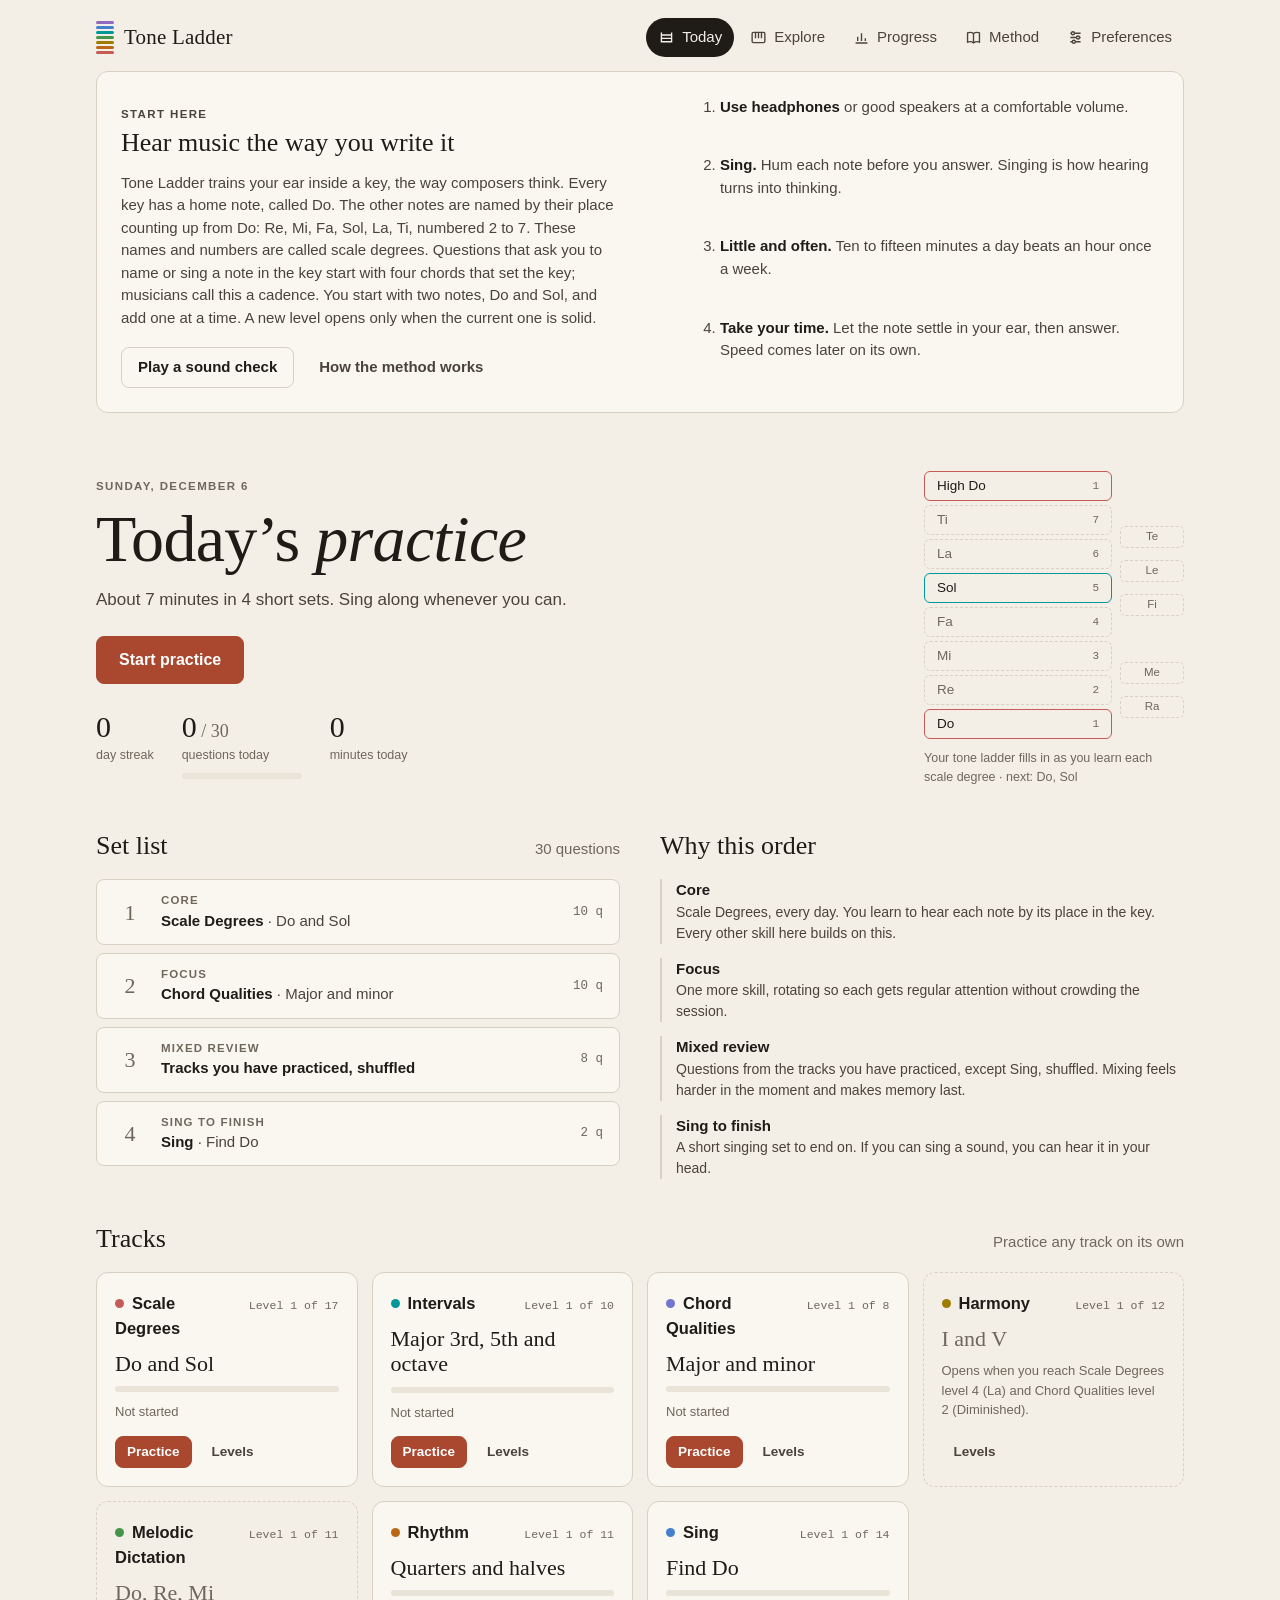
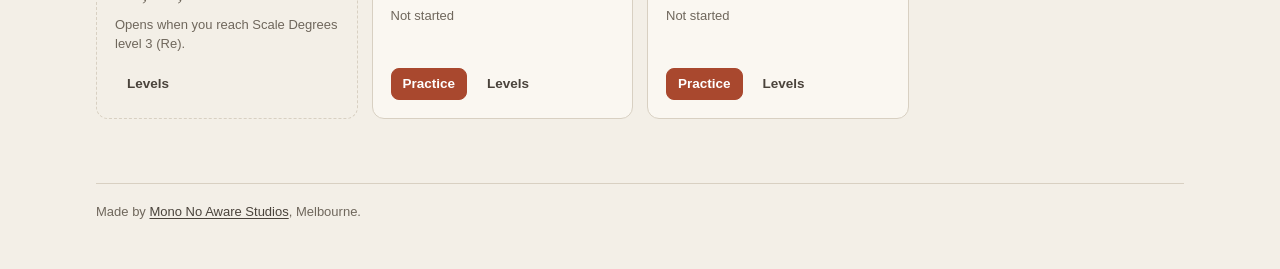
==== commit 8bee371f: "Tone Ladder: piano and MIDI answers, clapped rhythms, an offline copy - Note questions can be answer" ====
--- a/static/tone-ladder/index.html
+++ b/static/tone-ladder/index.html
@@ -5,7 +5,7 @@
 <!-- Like the studio page, this makes no third-party requests. Unlike it, it runs scripts (its own
      files only) and sets inline style attributes, which the app uses for its note colors.
      GitHub Pages cannot set headers, so the policy is a meta tag. -->
-<meta http-equiv="Content-Security-Policy" content="default-src 'none'; script-src 'self'; style-src 'self' 'unsafe-inline'; font-src 'self'; img-src 'self'; base-uri 'none'; form-action 'none'">
+<meta http-equiv="Content-Security-Policy" content="default-src 'none'; script-src 'self'; style-src 'self' 'unsafe-inline'; font-src 'self'; img-src 'self'; manifest-src 'self'; base-uri 'none'; form-action 'none'">
 <meta name="viewport" content="width=device-width, initial-scale=1, viewport-fit=cover">
 <title>Tone Ladder · Mono No Aware Studios</title>
 <meta name="description" content="Tone Ladder, an ear-training course for composers: scale degrees, intervals, chords, harmony, melodic dictation, rhythm and singing.">
@@ -15,6 +15,12 @@
 <meta name="theme-color" content="#151310" media="(prefers-color-scheme: dark)">
 <link rel="icon" href="/favicon.svg" type="image/svg+xml">
 <link rel="apple-touch-icon" href="/apple-touch-icon.png">
+<!-- Installable and usable offline: the manifest and sw.js (registered by app.js) keep the page,
+     its scripts, styles and fonts on the device once seen. -->
+<link rel="manifest" href="manifest.webmanifest">
+<meta name="apple-mobile-web-app-capable" content="yes">
+<meta name="apple-mobile-web-app-title" content="Tone Ladder">
+<meta name="apple-mobile-web-app-status-bar-style" content="default">
 <link rel="preload" href="/fonts/instrument-sans-normal-latin.woff2" as="font" type="font/woff2" crossorigin>
 <link rel="preload" href="/fonts/cormorant-garamond-normal-latin.woff2" as="font" type="font/woff2" crossorigin>
 <link rel="stylesheet" href="app.css">
@@ -46,6 +52,8 @@
 <script src="js/audio.js"></script>
 <script src="js/curriculum.js"></script>
 <script src="js/store.js"></script>
+<script src="js/pitch.js"></script>
+<script src="js/take.js"></script>
 <script src="js/app.js"></script>
 </body>
 </html>
--- a/static/tone-ladder/app.css
+++ b/static/tone-ladder/app.css
@@ -167,6 +167,8 @@
 .setlist .tname { font-weight: 600; }
 .setlist .lv { color: var(--ink-2); }
 .setlist .cnt { font-family: var(--f-mono); font-size: 12.5px; color: var(--muted); white-space: nowrap; }
+.setlist li.done { background: transparent; }
+.setlist li.done .tname, .setlist li.done .lv { color: var(--muted); }
 .plan-grid { display: grid; grid-template-columns: minmax(0, 1fr) minmax(0, 1fr); gap: 40px; align-items: start; }
 @media (max-width: 860px) { .plan-grid { grid-template-columns: 1fr; } }
 .why-list { display: grid; gap: 14px; }
@@ -181,6 +183,7 @@
 .tcard .lvl { font-family: var(--f-mono); font-size: 11.5px; color: var(--muted); white-space: nowrap; }
 .tcard .lvname { font-family: var(--f-display); font-size: 22px; font-weight: var(--w-display); line-height: 1.15; }
 .tcard .meta { font-size: 13px; color: var(--muted); }
+.tcard .meta.togo { color: var(--ink-2); }
 .tcard .actions { display: flex; gap: 8px; margin-top: auto; padding-top: 4px; }
 .tcard.locked { background: transparent; border-style: dashed; }
 .tcard.locked .lvname { color: var(--muted); }
@@ -194,6 +197,7 @@
 .s-title strong { font-size: 16px; }
 .s-title .s-role { font-size: 11px; letter-spacing: .12em; text-transform: uppercase; color: var(--muted); font-weight: 700; }
 .s-title .s-level { color: var(--ink-2); font-size: 14px; }
+.s-title .s-togo { color: var(--muted); font-size: 12.5px; font-family: var(--f-mono); }
 .s-progress { display: grid; gap: 5px; justify-items: end; }
 .s-progress .meter { width: 100%; }
 .s-progress .count { font-family: var(--f-mono); font-size: 12px; color: var(--muted); }
@@ -321,6 +325,51 @@
 .pattern span { --h: 25; padding: 10px 14px; border-radius: var(--r-sm); background: var(--tint); box-shadow: inset 0 -3px 0 var(--c); font-weight: 700; font-size: 18px; }
 .pattern span.lit { box-shadow: none; }
 .grade { display: flex; flex-wrap: wrap; gap: 8px; }
+/* a piano of the question's key, as an answer */
+.piano { position: relative; height: 150px; width: 100%; max-width: 560px; user-select: none; margin: 6px 0 4px; --key-w: #FAF7F1; --key-w-ink: #1F1B17; --key-w-hover: #EFE9DF; --key-b: #221E1A; --key-b-ink: #EFE9DF; --key-b-hover: #3A342D; --key-line: #B9B1A5; }
+@media (prefers-color-scheme: dark) { :root:not([data-theme="light"]) .piano { --key-w: #D9D2C6; --key-w-hover: #E8E1D5; --key-line: #4A443C; } }
+:root[data-theme="dark"] .piano { --key-w: #D9D2C6; --key-w-hover: #E8E1D5; --key-line: #4A443C; }
+.pkey { position: absolute; top: 0; bottom: 0; border: 1px solid var(--key-line); border-radius: 0 0 6px 6px; background: var(--key-w); color: var(--key-w-ink); display: flex; align-items: flex-end; justify-content: center; padding: 0 0 8px; font-weight: 700; font-size: 13px; cursor: pointer; box-shadow: inset 0 -5px 0 oklch(var(--mark-l) var(--mark-c) var(--h)); transition: background .08s; }
+.pkey.black { height: 58%; bottom: auto; background: var(--key-b); color: var(--key-b-ink); border-color: var(--key-b); z-index: 2; border-radius: 0 0 5px 5px; font-size: 11px; padding-bottom: 6px; box-shadow: inset 0 -4px 0 oklch(var(--mark-l) var(--mark-c) var(--h)); }
+.pkey:not(.off):hover { background: var(--key-w-hover); }
+.pkey.black:not(.off):hover { background: var(--key-b-hover); }
+.pkey.off { opacity: .35; cursor: default; box-shadow: none; }
+.pkey.lit, .pkey.black.lit { background: oklch(var(--lit-l) var(--mark-c) var(--h)); color: var(--lit-ink); }
+.pkey.is-correct { outline: 3px solid var(--good); outline-offset: -3px; }
+.pkey.is-wrong { outline: 3px solid var(--bad); outline-offset: -3px; }
+.pkey.dim:not(.is-correct):not(.is-wrong) { opacity: .5; }
+.pkey span { display: flex; flex-direction: column; align-items: center; line-height: 1.1; }
+.pkey span small { font-size: 10px; font-weight: 500; opacity: .75; }
+.pkey .do { position: absolute; top: 7px; left: 50%; width: 6px; height: 6px; margin-left: -3px; border-radius: 50%; background: var(--accent); }
+.pkey kbd { position: absolute; bottom: 46px; left: 50%; transform: translateX(-50%); font-size: 10px; opacity: .8; } /* below the black keys' reach, above the label */
+.pkey.black kbd { bottom: 36px; background: rgba(255, 255, 255, .14); color: inherit; border-color: transparent; }
+@media (max-width: 520px) { .piano { height: 124px; } .pkey { font-size: 11px; padding-bottom: 6px; } .pkey.black { font-size: 10px; } .pkey kbd { display: none; } .pkey.black span small { display: none; } }
+/* sing, checked by the microphone */
+.mic-ask, .mic-panel { display: grid; gap: 10px; max-width: 60ch; padding: 14px 16px; border: 1px solid var(--line); border-radius: var(--r); background: var(--surface); }
+.sing.echo { margin-bottom: 18px; }
+.mic-ask p { color: var(--ink-2); }
+.mic-meter { --lv: 0; width: min(320px, 100%); height: 8px; border-radius: 4px; background: var(--surface-2); overflow: hidden; }
+.mic-meter i { display: block; height: 100%; width: 100%; transform-origin: left; transform: scaleX(var(--lv)); background: var(--muted); transition: transform .06s linear; }
+.mic-meter.voiced i { background: var(--accent); }
+.mic-status { color: var(--ink-2); font-size: 14.5px; min-height: 1.5em; }
+.mic-result { display: grid; gap: 12px; width: 100%; max-width: 640px; }
+.mic-verdict { font-size: 16px; color: var(--ink-2); }
+.mic-guess { font-size: 14.5px; color: var(--ink-2); }
+.mic-verdict strong { color: var(--ink); }
+.mic-result.v1 .mic-verdict strong { color: var(--good); }
+.mic-result.v0 .mic-verdict strong { color: var(--bad); }
+.mic-steps span.bad { box-shadow: inset 0 -3px 0 var(--bad); }
+.mic-steps span.bad small { color: var(--bad); }
+.mic-trace { width: 100%; max-width: 520px; height: auto; display: block; background: var(--surface); border: 1px solid var(--line); border-radius: var(--r-sm); }
+.mic-trace line { stroke: var(--line); stroke-width: 1; }
+.mic-trace line.tgt { stroke: oklch(var(--mark-l) var(--mark-c) var(--h)); stroke-width: 6; stroke-opacity: .35; stroke-linecap: round; }
+.mic-trace text { font-family: var(--f-body); font-size: 13px; fill: var(--muted); text-anchor: end; }
+.mic-trace text.tgt { fill: var(--ink); font-weight: 700; }
+.mic-trace path { fill: none; stroke: var(--muted); stroke-opacity: .7; stroke-width: 1.4; stroke-linejoin: round; stroke-linecap: round; }
+.mic-trace line.note { stroke: var(--ink); stroke-width: 5; stroke-linecap: round; }
+.take-row { display: flex; flex-wrap: wrap; gap: 8px; align-items: center; max-width: 64ch; font-size: 13.5px; color: var(--ink-2); }
+.take-row .muted { font-size: 13px; }
+@media (prefers-reduced-motion: reduce) { .mic-meter i { transition: none; } }
 
 /* intro */
 .intro { display: grid; gap: 22px; }
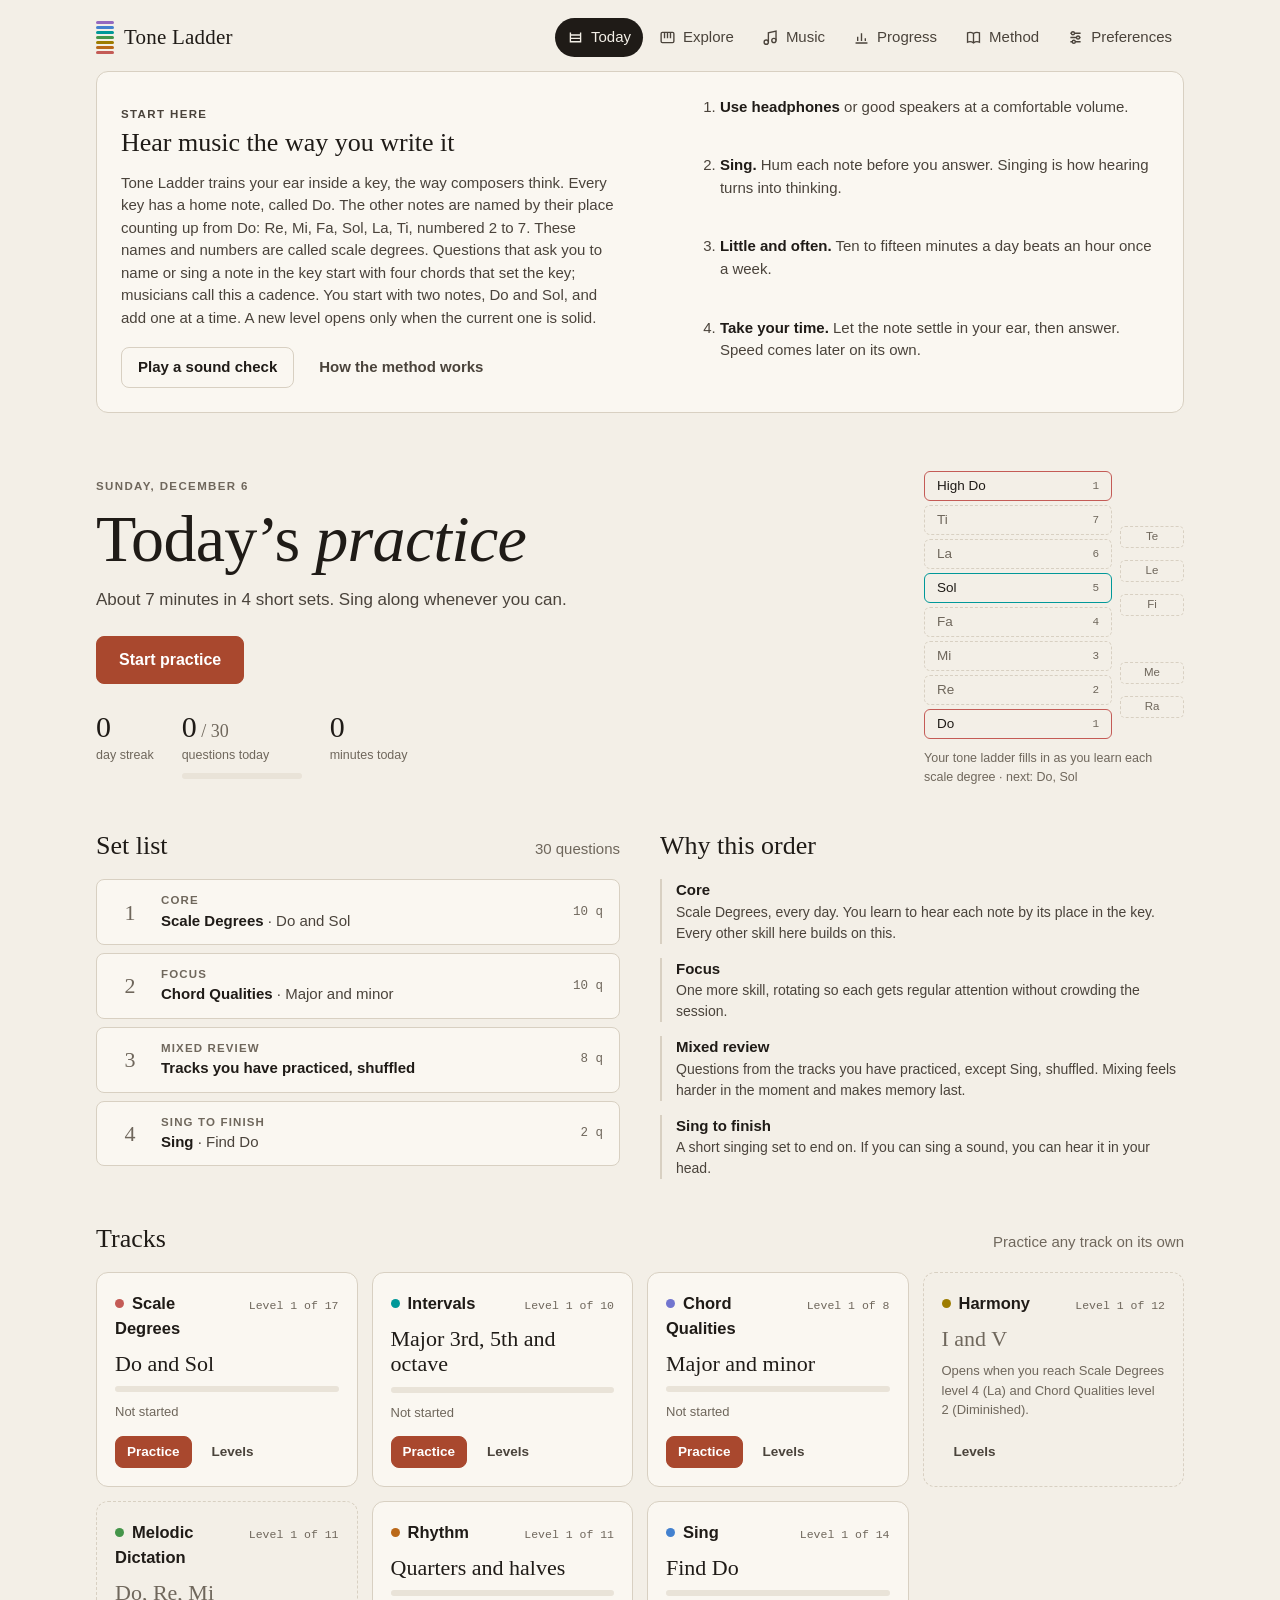
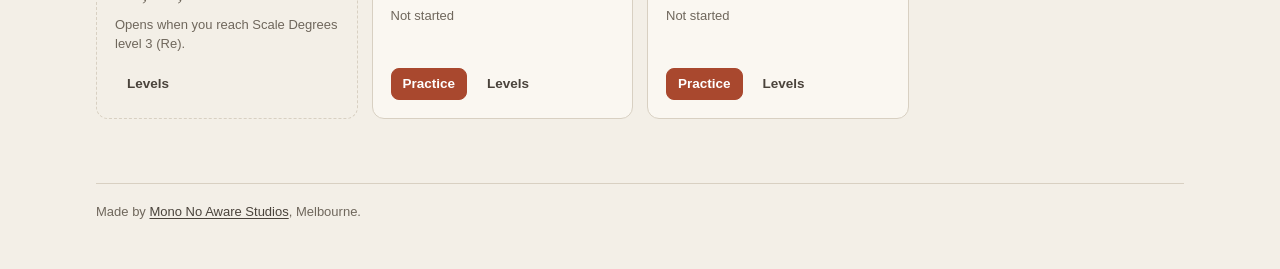
==== commit a2946b54: "Tone Ladder: your music, notation, recorded instruments, progress links - Music: open a recording of" ====
--- a/static/tone-ladder/index.html
+++ b/static/tone-ladder/index.html
@@ -5,7 +5,7 @@
 <!-- Like the studio page, this makes no third-party requests. Unlike it, it runs scripts (its own
      files only) and sets inline style attributes, which the app uses for its note colors.
      GitHub Pages cannot set headers, so the policy is a meta tag. -->
-<meta http-equiv="Content-Security-Policy" content="default-src 'none'; script-src 'self'; style-src 'self' 'unsafe-inline'; font-src 'self'; img-src 'self'; manifest-src 'self'; base-uri 'none'; form-action 'none'">
+<meta http-equiv="Content-Security-Policy" content="default-src 'none'; script-src 'self'; style-src 'self' 'unsafe-inline'; font-src 'self'; img-src 'self'; manifest-src 'self'; connect-src 'self'; media-src blob:; base-uri 'none'; form-action 'none'">
 <meta name="viewport" content="width=device-width, initial-scale=1, viewport-fit=cover">
 <title>Tone Ladder · Mono No Aware Studios</title>
 <meta name="description" content="Tone Ladder, an ear-training course for composers: scale degrees, intervals, chords, harmony, melodic dictation, rhythm and singing.">
@@ -36,6 +36,7 @@
     <nav class="nav" id="nav" aria-label="Main">
       <button data-act="go" data-view="today"><svg viewBox="0 0 20 20" fill="none" stroke="currentColor" stroke-width="1.6" aria-hidden="true"><path d="M4 16V4M16 16V4M4 7h12M4 11h12M4 15h12"/></svg><span>Today</span></button>
       <button data-act="go" data-view="explore"><svg viewBox="0 0 20 20" fill="none" stroke="currentColor" stroke-width="1.6" aria-hidden="true"><rect x="2.5" y="4" width="15" height="12" rx="1.5"/><path d="M6.5 4v7M10 4v7M13.5 4v7"/></svg><span>Explore</span></button>
+      <button data-act="go" data-view="music"><svg viewBox="0 0 20 20" fill="none" stroke="currentColor" stroke-width="1.6" aria-hidden="true"><path d="M7.5 15.5V4.5l9-2v11"/><circle cx="5" cy="15.5" r="2.5"/><circle cx="14" cy="13.5" r="2.5"/></svg><span>Music</span></button>
       <button data-act="go" data-view="progress"><svg viewBox="0 0 20 20" fill="none" stroke="currentColor" stroke-width="1.6" aria-hidden="true"><path d="M3 16.5h14M5.5 14V9M10 14V5M14.5 14v-3"/></svg><span>Progress</span></button>
       <button data-act="go" data-view="method"><svg viewBox="0 0 20 20" fill="none" stroke="currentColor" stroke-width="1.6" aria-hidden="true"><path d="M3 4.5c2.5-1 4.8-.8 7 .8 2.2-1.6 4.5-1.8 7-.8v11c-2.5-1-4.8-.8-7 .8-2.2-1.6-4.5-1.8-7-.8z"/><path d="M10 5.3v11"/></svg><span>Method</span></button>
       <button data-act="go" data-view="prefs"><svg viewBox="0 0 20 20" fill="none" stroke="currentColor" stroke-width="1.6" aria-hidden="true"><path d="M4 5h12M4 10h12M4 15h12"/><circle cx="7" cy="5" r="1.8" fill="var(--bg)"/><circle cx="13" cy="10" r="1.8" fill="var(--bg)"/><circle cx="8" cy="15" r="1.8" fill="var(--bg)"/></svg><span>Preferences</span></button>
@@ -54,6 +55,8 @@
 <script src="js/store.js"></script>
 <script src="js/pitch.js"></script>
 <script src="js/take.js"></script>
+<script src="js/notation.js"></script>
+<script src="js/music.js"></script>
 <script src="js/app.js"></script>
 </body>
 </html>
--- a/static/tone-ladder/app.css
+++ b/static/tone-ladder/app.css
@@ -517,3 +517,43 @@
 @media (pointer: coarse) {
   .prefs textarea, .prow select, .prow input[type="number"], .field select, .field input[type="number"], .icard input { font-size: 16px; }
 }
+
+/* the answer on a staff, and the staff as a control */
+.score { margin: 10px 0 4px; color: var(--ink); max-width: 560px; }
+.score svg { display: block; }
+.notation .hl { color: var(--bad); }
+.staff-in { position: relative; max-width: 560px; color: var(--ink); user-select: none; }
+.staff-svg { position: relative; }
+.staff-svg svg { display: block; width: 100%; height: auto; }
+.staff-hit { position: absolute; top: 0; bottom: 0; display: flex; }
+.spos { flex: 1; background: transparent; border: 0; border-radius: 10px; cursor: pointer; padding: 0; margin: 0; transition: background .08s; }
+.spos:not(.off):hover, .spos.lit { background: var(--accent-soft); }
+.spos.off { cursor: default; }
+.spos.is-correct { outline: 3px solid var(--good); outline-offset: -3px; }
+.spos.is-wrong { outline: 3px solid var(--bad); outline-offset: -3px; }
+.spos.is-wrong-twin { box-shadow: inset 0 -5px 0 var(--bad); }
+.spos.dim:not(.is-correct):not(.is-wrong) { opacity: .5; }
+.staff-in .row { position: relative; margin-top: 4px; }
+.staff-in .btn.on { background: var(--accent-soft); }
+
+/* your music */
+.music h2 { margin-top: 26px; }
+.music .overview { position: relative; height: 76px; background: var(--surface); border: 1px solid var(--line); border-radius: 10px; overflow: hidden; cursor: pointer; margin: 10px 0 6px; color: var(--ink-2); }
+.music .overview canvas { width: 100%; height: 100%; display: block; }
+.music .overview .shade { position: absolute; top: 0; bottom: 0; background: var(--accent); opacity: .18; pointer-events: none; display: none; }
+.music .overview .head { position: absolute; top: 0; bottom: 0; width: 2px; background: var(--accent); pointer-events: none; left: 0; }
+.music .steps { padding-left: 22px; max-width: 72ch; }
+.music .steps li { margin: 12px 0; }
+.music .seg { display: flex; width: fit-content; margin: 8px 0; }
+.chip { border: 1px solid var(--line); background: var(--surface); color: var(--ink); border-radius: 999px; padding: 6px 12px; cursor: pointer; font-size: 14px; }
+.chip:hover { background: var(--surface-2); }
+.chip.on { background: var(--ink); color: var(--bg); border-color: var(--ink); }
+.chip.chrom { opacity: .7; }
+.music .mark-edit { background: var(--surface); border: 1px solid var(--line); border-radius: 12px; padding: 12px 14px; margin: 10px 0; }
+.music .mark-edit .grp { margin: 8px 0; }
+.music .marks { list-style: none; padding: 0; margin: 10px 0; max-width: 62ch; }
+.music .marks li { display: flex; align-items: center; gap: 10px; padding: 6px 0; border-bottom: 1px solid var(--line); }
+.music .marks li b { font-size: 18px; min-width: 2.4em; }
+.music .marks li .note { flex: 1; min-width: 80px; border: 1px solid var(--line); background: var(--surface); color: var(--ink); border-radius: 8px; padding: 5px 8px; font: inherit; font-size: 14px; }
+.music .field input[type="range"] { width: 140px; vertical-align: middle; }
+.music #muOther { border: 1px solid var(--line); background: var(--surface); color: var(--ink); border-radius: 8px; padding: 6px 8px; font: inherit; font-size: 14px; width: 12em; }
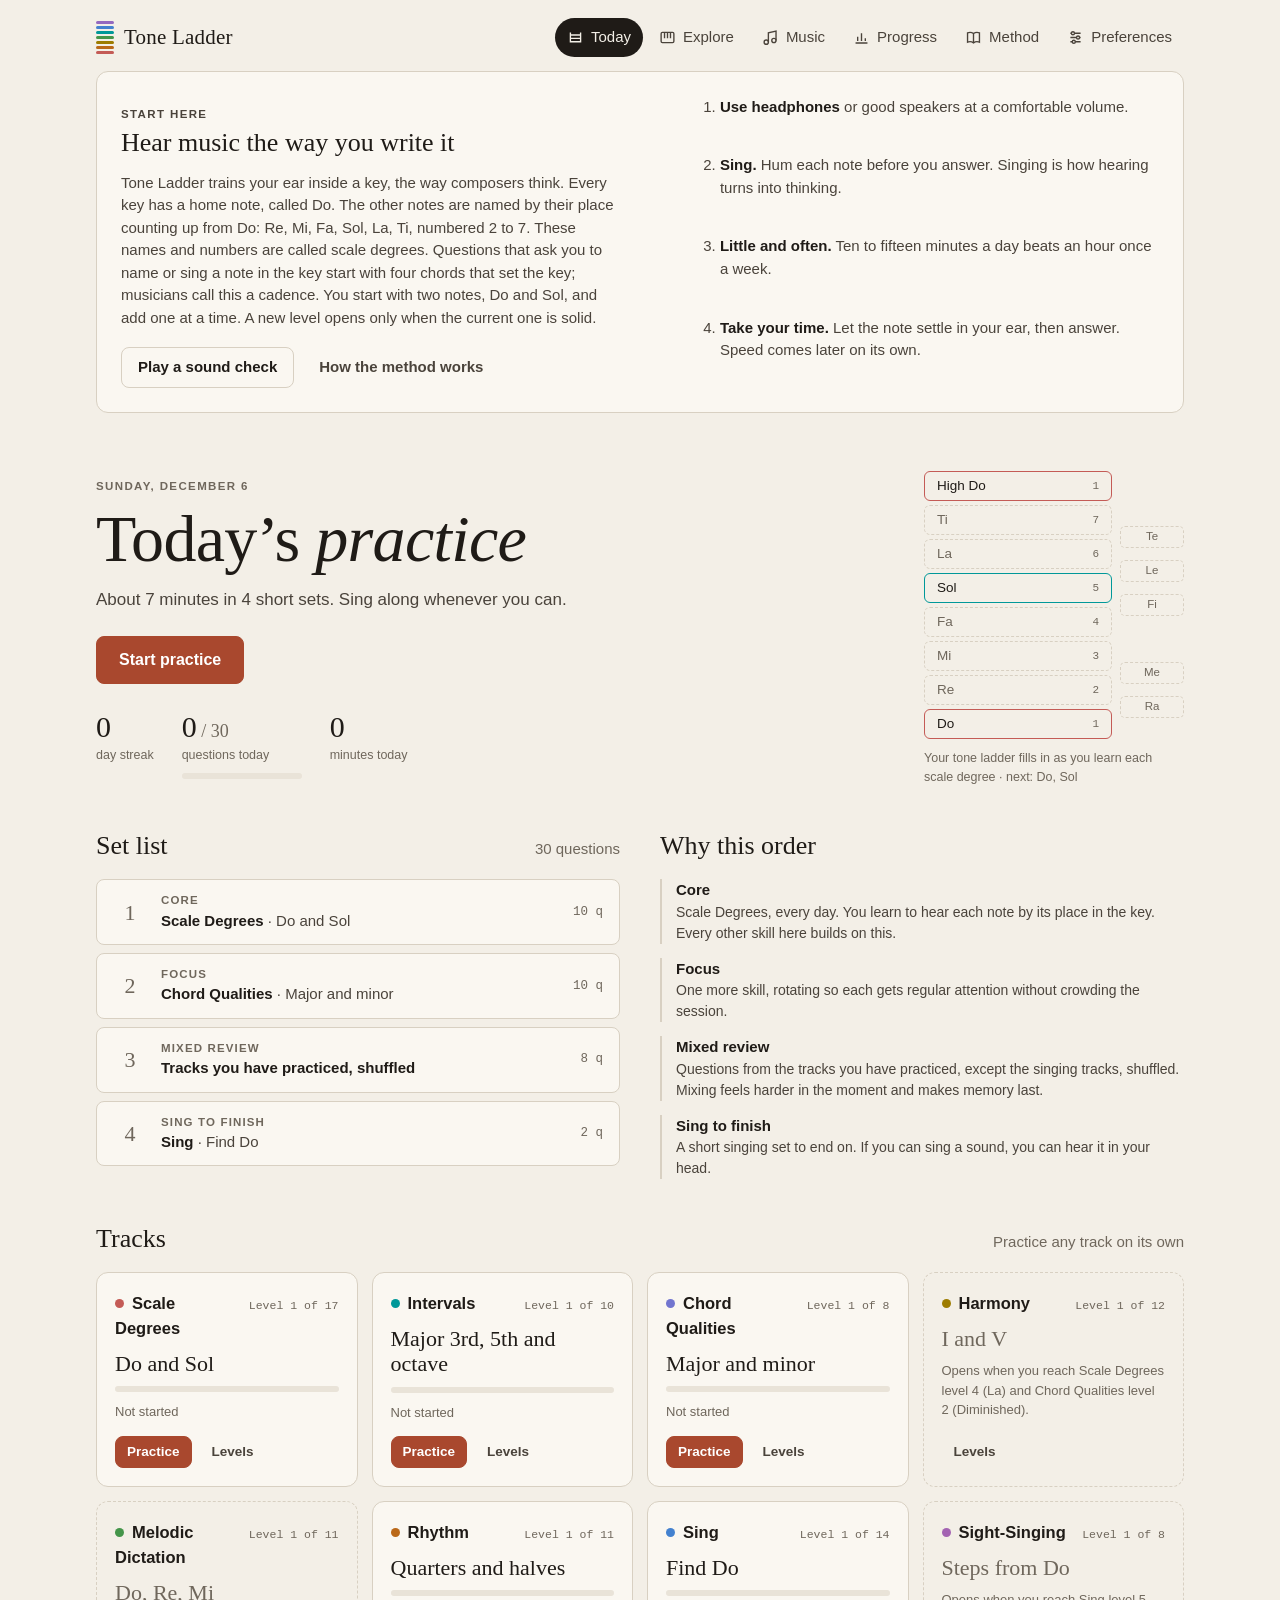
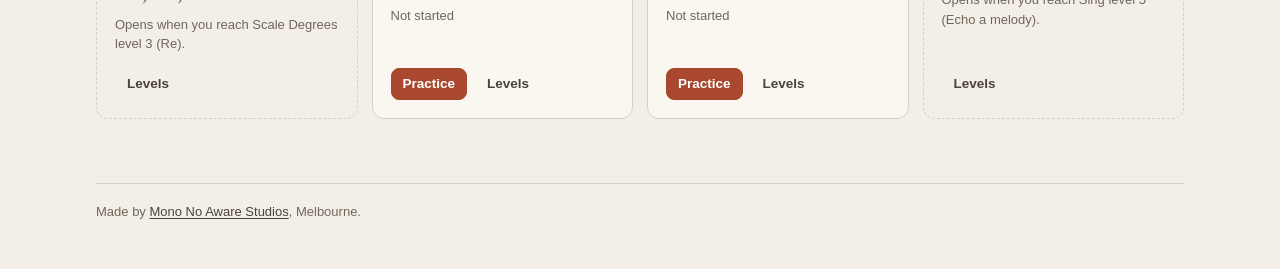
==== commit 52f93e9b: "Tone Ladder: app.js split into ES modules - The 3,545-line js/app.js becomes 20 modules in js/app/, " ====
--- a/static/tone-ladder/index.html
+++ b/static/tone-ladder/index.html
@@ -15,7 +15,7 @@
 <meta name="theme-color" content="#151310" media="(prefers-color-scheme: dark)">
 <link rel="icon" href="/favicon.svg" type="image/svg+xml">
 <link rel="apple-touch-icon" href="/apple-touch-icon.png">
-<!-- Installable and usable offline: the manifest and sw.js (registered by app.js) keep the page,
+<!-- Installable and usable offline: the manifest and sw.js (registered by js/app/main.js) keep the page,
      its scripts, styles and fonts on the device once seen. -->
 <link rel="manifest" href="manifest.webmanifest">
 <meta name="apple-mobile-web-app-capable" content="yes">
@@ -25,6 +25,28 @@
 <link rel="preload" href="/fonts/cormorant-garamond-normal-latin.woff2" as="font" type="font/woff2" crossorigin>
 <link rel="stylesheet" href="app.css">
 <link rel="stylesheet" href="studio.css">
+<!-- The app is a set of ES modules (js/app/); preloading them fetches the whole graph at once.
+     tone-ladder/tests/modules-check.js keeps this list equal to the import graph. -->
+<link rel="modulepreload" href="js/app/base.js">
+<link rel="modulepreload" href="js/app/state.js">
+<link rel="modulepreload" href="js/app/plan.js">
+<link rel="modulepreload" href="js/app/explore.js">
+<link rel="modulepreload" href="js/app/method.js">
+<link rel="modulepreload" href="js/app/midi.js">
+<link rel="modulepreload" href="js/app/today.js">
+<link rel="modulepreload" href="js/app/sing-view.js">
+<link rel="modulepreload" href="js/app/prefs.js">
+<link rel="modulepreload" href="js/app/track.js">
+<link rel="modulepreload" href="js/app/progress.js">
+<link rel="modulepreload" href="js/app/your-music.js">
+<link rel="modulepreload" href="js/app/router.js">
+<link rel="modulepreload" href="js/app/session.js">
+<link rel="modulepreload" href="js/app/rhythm.js">
+<link rel="modulepreload" href="js/app/session-view.js">
+<link rel="modulepreload" href="js/app/answer.js">
+<link rel="modulepreload" href="js/app/mic.js">
+<link rel="modulepreload" href="js/app/answer-view.js">
+<link rel="modulepreload" href="js/app/main.js">
 </head>
 <body>
 <div class="app" id="app">
@@ -57,6 +79,7 @@
 <script src="js/take.js"></script>
 <script src="js/notation.js"></script>
 <script src="js/music.js"></script>
-<script src="js/app.js"></script>
+<script src="js/start-guard.js"></script>
+<script type="module" src="js/app/main.js"></script>
 </body>
 </html>
--- a/static/tone-ladder/app.css
+++ b/static/tone-ladder/app.css
@@ -557,3 +557,8 @@
 .music .marks li .note { flex: 1; min-width: 80px; border: 1px solid var(--line); background: var(--surface); color: var(--ink); border-radius: 8px; padding: 5px 8px; font: inherit; font-size: 14px; }
 .music .field input[type="range"] { width: 140px; vertical-align: middle; }
 .music #muOther { border: 1px solid var(--line); background: var(--surface); color: var(--ink); border-radius: 8px; padding: 6px 8px; font: inherit; font-size: 14px; width: 12em; }
+
+/* sight-singing: the melody on its staff, lit as it plays */
+.sight-staff { margin: 4px 0 8px; }
+.notation g.note { transition: color .12s; }
+.notation g.note.lit { color: var(--accent); }
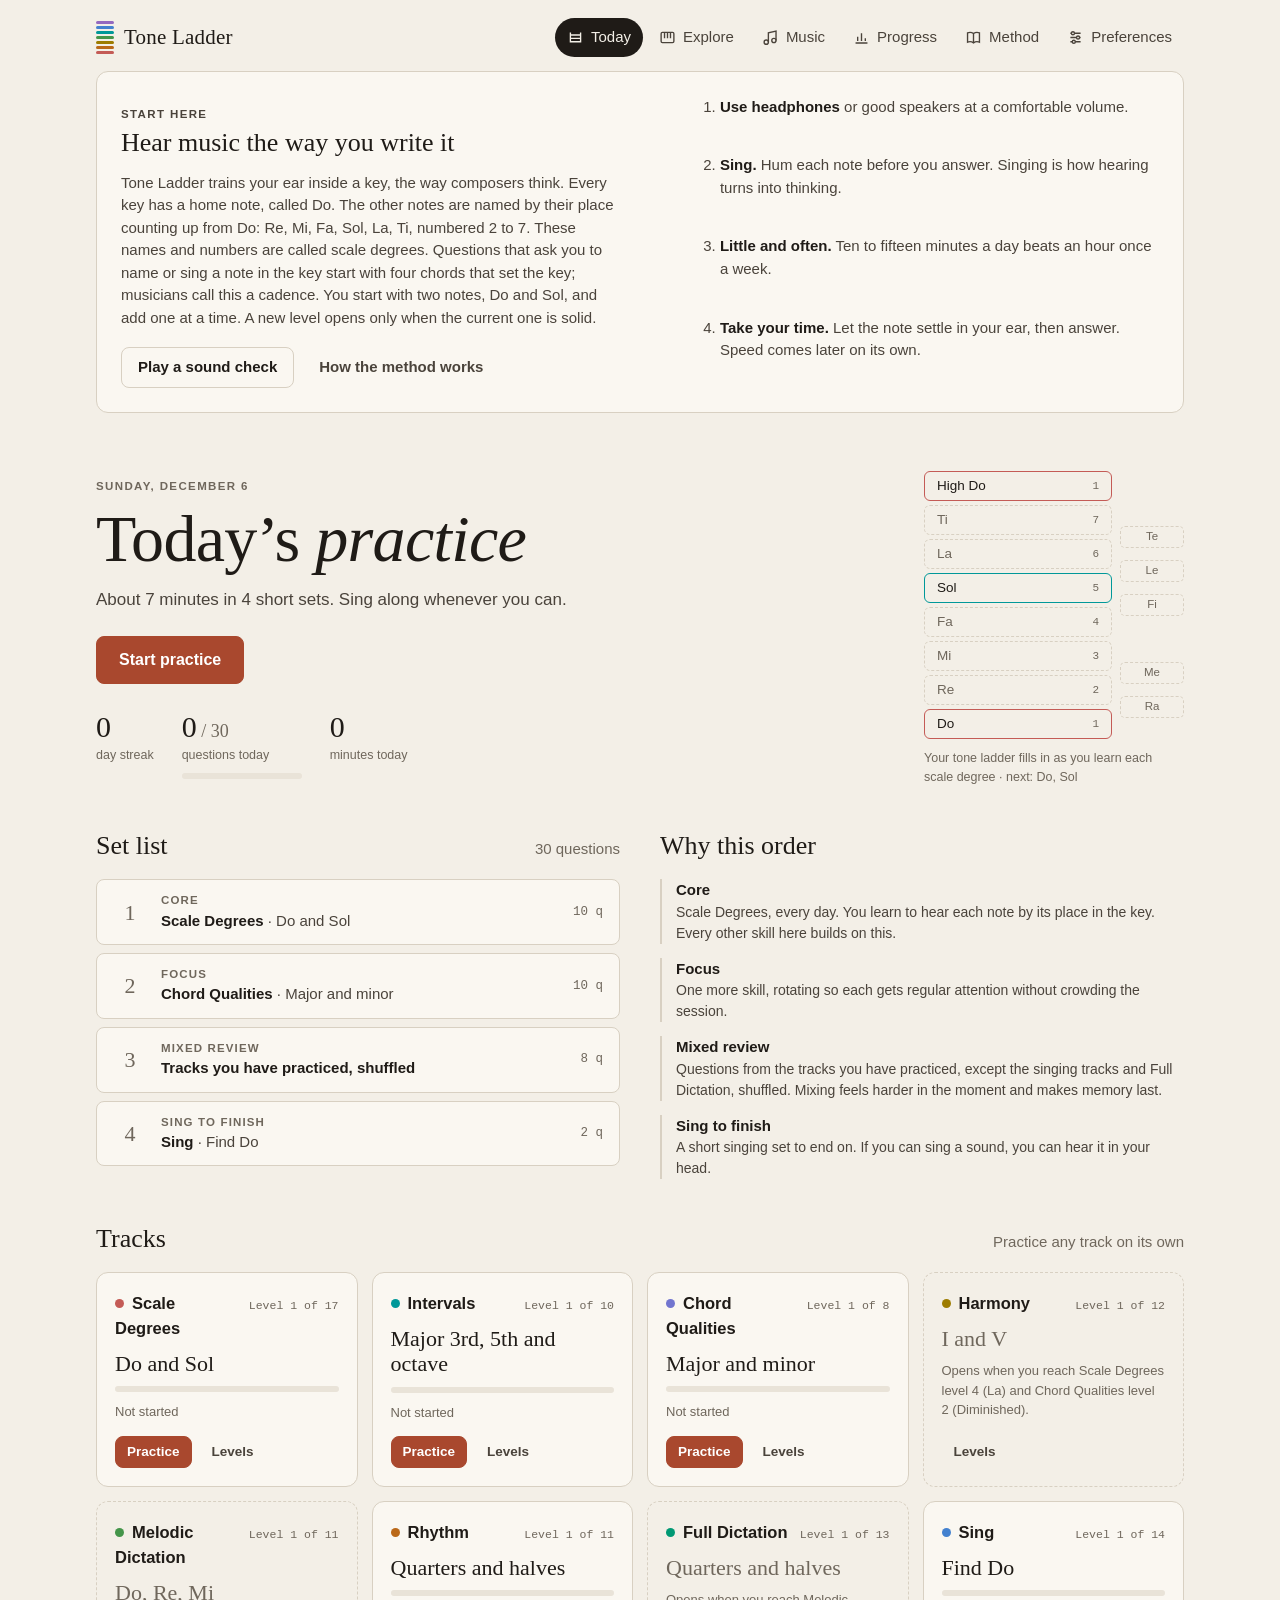
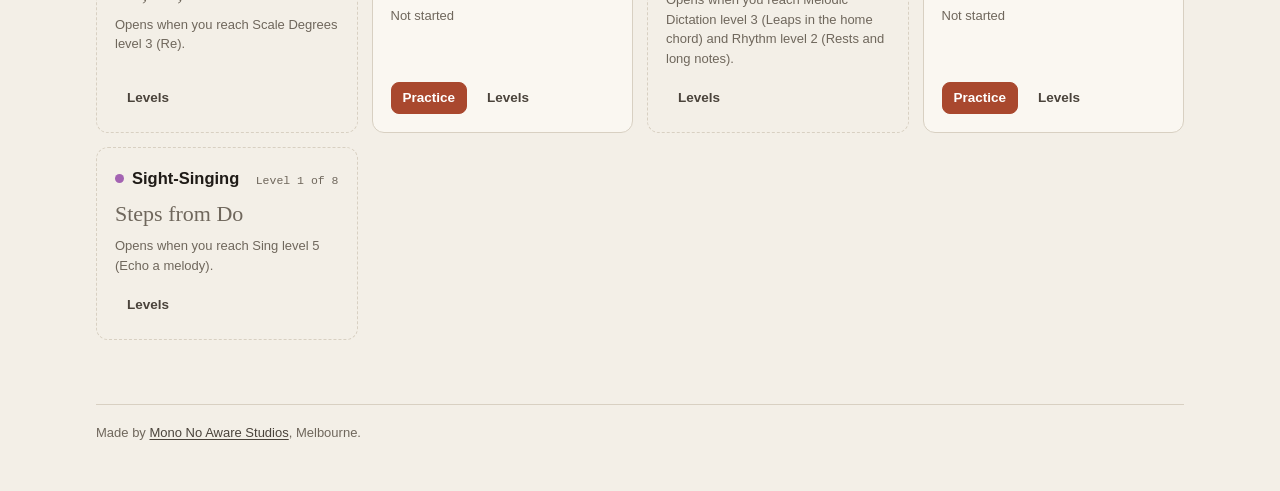
==== commit 9ca8e067: "Tone Ladder: Full Dictation, a melody's rhythm and notes written on a staff A ninth track, opened by" ====
--- a/static/tone-ladder/index.html
+++ b/static/tone-ladder/index.html
@@ -29,9 +29,11 @@
      tone-ladder/tests/modules-check.js keeps this list equal to the import graph. -->
 <link rel="modulepreload" href="js/app/base.js">
 <link rel="modulepreload" href="js/app/state.js">
+<link rel="modulepreload" href="js/app/dictation-view.js">
 <link rel="modulepreload" href="js/app/plan.js">
 <link rel="modulepreload" href="js/app/explore.js">
 <link rel="modulepreload" href="js/app/method.js">
+<link rel="modulepreload" href="js/app/dictation.js">
 <link rel="modulepreload" href="js/app/midi.js">
 <link rel="modulepreload" href="js/app/today.js">
 <link rel="modulepreload" href="js/app/sing-view.js">
--- a/static/tone-ladder/app.css
+++ b/static/tone-ladder/app.css
@@ -270,7 +270,7 @@
 .slot .fix { position: absolute; bottom: -20px; left: 0; right: 0; text-align: center; font-size: 12px; color: var(--good); font-weight: 700; }
 .slot.lit { outline: 3px solid var(--accent); outline-offset: 2px; }
 .slots-wrap { display: grid; gap: 12px; }
-.slots-wrap.graded .slots { margin-bottom: 18px; }
+.slots-wrap.graded .slots { margin-bottom: 18px; row-gap: 26px; } /* a row clear of the right names under the one above */
 .seq-actions { display: flex; gap: 8px; flex-wrap: wrap; }
 
 /* feedback panel */
@@ -440,7 +440,29 @@
 .chart .bar { fill: var(--accent); }
 .chart .bar.under { fill: color-mix(in oklab, var(--accent) 45%, var(--surface)); }
 .chart .hit { fill: transparent; cursor: default; }
-.tooltip { position: absolute; pointer-events: none; background: var(--ink); color: var(--bg); font-size: 12.5px; padding: 6px 9px; border-radius: 6px; white-space: nowrap; transform: translate(-50%, -110%); z-index: 5; }
+.tooltip { position: absolute; pointer-events: none; background: var(--ink); color: var(--bg); font-size: 12.5px; padding: 6px 9px; border-radius: 6px; width: max-content; max-width: calc(100% - 8px); white-space: normal; transform: translate(-50%, -110%); z-index: 5; }
+@media (hover: none) { .chart .hit { cursor: pointer; } }
+/* week by week: one card per measure, the track's colour, a table of the numbers */
+.weeks { margin-top: 34px; }
+.trends { display: grid; grid-template-columns: minmax(0, 1fr); gap: 12px; }
+@media (min-width: 861px) { .trends { grid-template-columns: minmax(0, 1fr) minmax(0, 1fr); } }
+.trends .chart { max-width: 560px; }
+.trends .trend { font-size: 13.5px; margin: 8px 0 6px; }
+.chart .line, .chart .gap { fill: none; stroke: var(--c); vector-effect: non-scaling-stroke; }
+.chart .line { stroke-width: 2; stroke-linejoin: round; }
+.chart .gap { stroke-width: 1.5; stroke-dasharray: 3 4; }
+.chart .dot { fill: var(--c); stroke: var(--surface); stroke-width: 2; vector-effect: non-scaling-stroke; }
+.chart .lvl { stroke: var(--muted); stroke-width: 1; stroke-dasharray: 2 3; vector-effect: non-scaling-stroke; }
+.chart text.lvl-t { fill: var(--ink-2); font-weight: 600; }
+.chart-data { margin-top: 10px; }
+.chart-data summary { min-height: 44px; display: flex; align-items: center; cursor: pointer; color: var(--muted); font-size: 13px; }
+.chart-data summary::before { content: '▸'; content: '▸' / ''; margin-right: 6px; }
+.chart-data[open] summary::before { content: '▾'; content: '▾' / ''; }
+.chart-data summary::-webkit-details-marker { display: none; }
+.chart-data td:first-child { white-space: nowrap; }
+.by-item { max-width: 760px; margin-top: 22px; }
+.by-item h3 { font-size: 15px; font-weight: 700; margin-bottom: 12px; }
+@media (max-width: 560px) { .trends .chart text { font-size: 14px; } .trends .chart-card { padding: 14px 12px 8px; } .chart-data .tbl th, .chart-data .tbl td { padding: 8px 6px; } }
 .accbars { display: grid; gap: 7px; }
 .accbar { display: grid; grid-template-columns: 112px minmax(0, 1fr) 92px; gap: 10px; align-items: center; font-size: 13.5px; }
 .accbar .nm { display: flex; align-items: center; gap: 8px; min-width: 0; }
@@ -562,3 +584,37 @@
 .sight-staff { margin: 4px 0 8px; }
 .notation g.note { transition: color .12s; }
 .notation g.note.lit { color: var(--accent); }
+
+/* full dictation: the staff as written, a row of figure chips per bar, the palette, the named notes */
+.q-body.dict { gap: 14px; }
+.hearings { font-size: 13px; color: var(--ink-2); font-weight: 600; }
+.dict-staves { display: grid; gap: 2px; }
+.dict-staves .eyebrow { margin-top: 6px; }
+.dict-staff { max-width: none; margin: 2px 0 4px; } /* sized to its bars, up to the width */
+.dict-staff svg + svg { margin-top: 8px; } /* a phone's second system */
+.notation .blank { color: var(--muted); }
+.notation .under { stroke: var(--bad); }
+.dict-ctl { display: grid; gap: 12px; align-content: start; min-width: 0; }
+.dict-ctl > .dict-slots { margin-bottom: 18px; row-gap: 26px; } /* room for the right names under the graded slots, on every row */
+.dict-switch { display: flex; }
+.dict-switch button { flex: 1; min-height: 40px; }
+.seg button[disabled] { opacity: .45; cursor: not-allowed; }
+.dict-panel { display: grid; gap: 10px; }
+.dict-status { font-size: 14px; color: var(--ink-2); }
+.dict-bars { display: grid; gap: 8px; }
+@media (min-width: 520px) { .dict-bars { grid-template-columns: repeat(2, minmax(0, 1fr)); } }
+.dict-bar { display: flex; gap: 4px; align-items: center; min-width: 0; }
+.dict-n { flex: none; width: 14px; font-family: var(--f-mono); font-size: 11px; color: var(--muted); text-align: center; }
+.dchip, .dfig { display: grid; place-items: center; border: 1px solid var(--line); border-radius: var(--r-sm); background: var(--surface); color: var(--ink); cursor: pointer; }
+.dchip { flex: 1 1 0; min-width: 0; height: 52px; padding: 3px; }
+.dchip svg, .dfig svg { display: block; width: 100%; max-height: 44px; }
+.dchip.blank { border-style: dashed; background: transparent; }
+.dchip.at { border-color: var(--accent); box-shadow: 0 0 0 2px var(--accent); }
+.dchip.is-wrong { border-color: var(--bad); box-shadow: 0 0 0 2px var(--bad); color: var(--bad); }
+.dict-palette { display: grid; grid-template-columns: repeat(4, minmax(0, 76px)); gap: 8px; } /* narrower on a 320px phone */
+.dfig { position: relative; width: 100%; height: 52px; padding: 4px; }
+.dfig:hover:not([disabled]):not([aria-disabled="true"]) { border-color: var(--ink-2); }
+.dfig kbd { position: absolute; top: 3px; right: 3px; padding: 0 4px; font-size: 9.5px; }
+.dfig[aria-disabled="true"], .dchip[disabled], .dfig[disabled] { opacity: .45; }
+.dchip[disabled], .dfig[disabled] { cursor: not-allowed; }
+.dict-slots .dict-rule { flex: none; width: 1.5px; align-self: stretch; background: var(--line); margin: 0 2px; }
